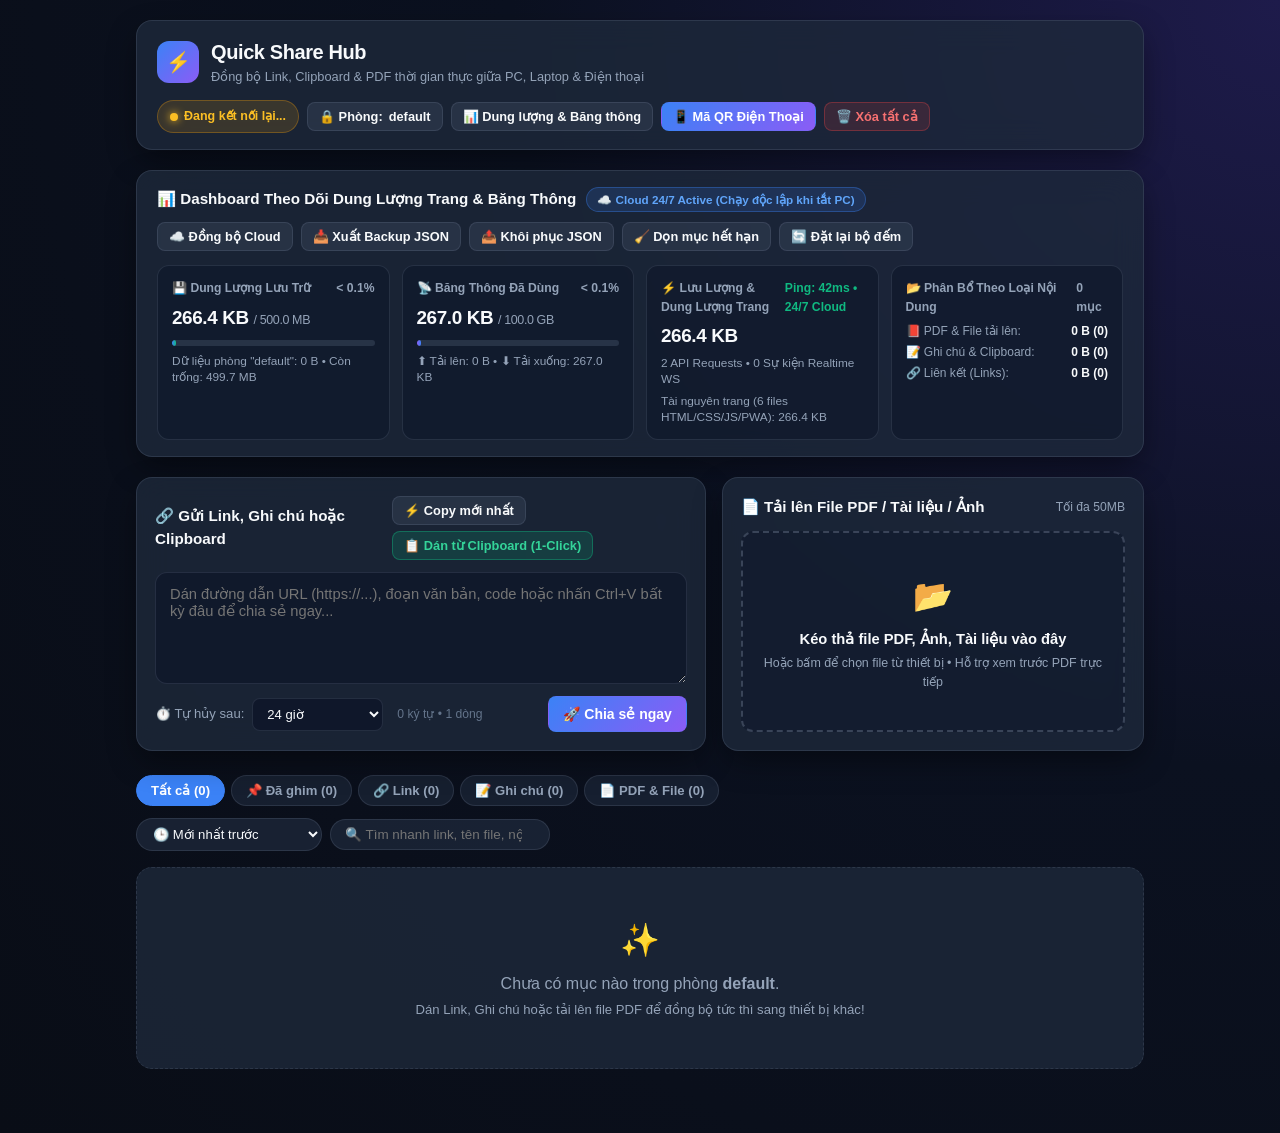
==== index.html @ 7ceb835d "Deploy Quick Share Hub 24/7 Cloud (2026-10-24T19:33:43.805Z)" ====
<!DOCTYPE html>
<html lang="vi">
<head>
  <meta charset="UTF-8" />
  <meta name="viewport" content="width=device-width, initial-scale=1.0, maximum-scale=5.0" />
  <meta name="theme-color" content="#0b1120" />
  <meta name="description" content="Quick Share Hub — Chia sẻ Link, Ghi chú, Clipboard và File PDF tức thì giữa Laptop, PC và Điện thoại." />
  <title>Quick Share Hub — Chia sẻ Link, Clipboard &amp; File PDF Đa Thiết Bị</title>
  <link rel="manifest" href="manifest.json" />
  <link rel="icon" type="image/svg+xml" href="icons/icon-192.svg" />
  <link rel="apple-touch-icon" href="icons/icon-192.svg" />
  <link rel="stylesheet" href="css/app.css" />
</head>
<body>
  <div class="app-container">
    <!-- Top Header -->
    <header class="app-header">
      <div class="brand-group">
        <div class="brand-logo" aria-hidden="true">⚡</div>
        <div class="brand-title">
          <h1>Quick Share Hub</h1>
          <div class="brand-subtitle">Đồng bộ Link, Clipboard &amp; PDF thời gian thực giữa PC, Laptop &amp; Điện thoại</div>
        </div>
      </div>

      <div class="header-controls">
        <div id="wsStatusPill" class="status-pill" title="Trạng thái kết nối thời gian thực">
          <span class="status-dot"></span>
          <span id="wsStatusText">Trực tuyến</span>
        </div>

        <button id="roomSwitchBtn" type="button" class="btn btn-sm" title="Đổi phòng làm việc">
          <span>🔒 Phòng:</span>
          <strong id="currentRoomBadge">default</strong>
        </button>

        <button id="telemetryToggleBtn" type="button" class="btn btn-sm" title="Ẩn/Hiện Dashboard theo dõi dung lượng trang &amp; băng thông">
          📊 Dung lượng &amp; Băng thông
        </button>

        <button id="roomQrBtn" type="button" class="btn btn-sm btn-primary" title="Mở mã QR để quét bằng điện thoại">
          📱 Mã QR Điện Thoại
        </button>

        <button id="clearRoomBtn" type="button" class="btn btn-sm btn-danger" title="Xóa tất cả mục trong phòng này">
          🗑️ Xóa tất cả
        </button>
      </div>
    </header>

    <!-- Storage Capacity & Bandwidth Monitoring Dashboard -->
    <section id="telemetryDashboard" class="telemetry-dashboard" aria-label="Dashboard theo dõi dung lượng trang và băng thông">
      <div class="telemetry-header">
        <div class="telemetry-title-group">
          <div class="telemetry-title">📊 Dashboard Theo Dõi Dung Lượng Trang &amp; Băng Thông</div>
          <span id="cloudPlatformBadge" class="cloud-badge-247">☁️ Cloud 24/7 Active (Chạy độc lập khi tắt PC)</span>
        </div>
        <div class="telemetry-actions">
          <button id="syncCloudNowBtn" type="button" class="btn btn-sm" title="Đồng bộ tức thì dữ liệu mới nhất từ Cloud Gist 24/7">
            ☁️ Đồng bộ Cloud
          </button>
          <button id="exportRoomBtn" type="button" class="btn btn-sm" title="Xuất toàn bộ dữ liệu phòng và báo cáo băng thông ra file JSON">
            📥 Xuất Backup JSON
          </button>
          <button id="importRoomBtn" type="button" class="btn btn-sm" title="Khôi phục các mục chia sẻ từ file Backup JSON">
            📤 Khôi phục JSON
          </button>
          <input id="importRoomInput" type="file" accept=".json,application/json" style="display: none;" />
          <button id="cleanupStorageBtn" type="button" class="btn btn-sm" title="Dọn dẹp các mục đã hết hạn để giải phóng dung lượng">
            🧹 Dọn mục hết hạn
          </button>
          <button id="resetBandwidthBtn" type="button" class="btn btn-sm" title="Đặt lại bộ đếm băng thông phiên">
            🔄 Đặt lại bộ đếm
          </button>
        </div>
      </div>

      <div class="telemetry-body">
        <div class="telemetry-grid">
          <!-- Card 1: Storage Capacity -->
          <div class="metric-card">
            <div class="metric-label">
              <span>💾 Dung Lượng Lưu Trữ</span>
              <span id="statStoragePercent">0.0%</span>
            </div>
            <div class="metric-value">
              <span id="statStorageUsed">0 B</span>
              <span style="font-size: 0.78rem; font-weight: 500; color: var(--text-secondary);">/ <span id="statStorageQuota">500 MB</span></span>
            </div>
            <div class="quota-bar-track">
              <div id="storageQuotaBar" class="quota-bar-fill" style="width: 1%;"></div>
            </div>
            <div id="statStorageBreakdown" class="metric-sub">
              Phòng này: 0 B • Còn trống: 500 MB
            </div>
          </div>

          <!-- Card 2: Total Bandwidth (Upload + Download) -->
          <div class="metric-card">
            <div class="metric-label">
              <span>📡 Băng Thông Đã Dùng</span>
              <span id="statBandwidthPercent">0.0%</span>
            </div>
            <div class="metric-value">
              <span id="statBandwidthTotal">0 B</span>
              <span style="font-size: 0.78rem; font-weight: 500; color: var(--text-secondary);">/ <span id="statBandwidthQuota">100 GB</span></span>
            </div>
            <div class="quota-bar-track">
              <div id="bandwidthQuotaBar" class="quota-bar-fill bandwidth" style="width: 1%;"></div>
            </div>
            <div id="statBandwidthSplit" class="metric-sub">
              ⬆ Tải lên: 0 B • ⬇ Tải xuống: 0 B
            </div>
          </div>

          <!-- Card 3: Network Traffic & Page Footprint -->
          <div class="metric-card">
            <div class="metric-label">
              <span>⚡ Lưu Lượng &amp; Dung Lượng Trang</span>
              <span id="statLiveSpeedBadge" style="color: var(--accent-emerald);">Trực tuyến</span>
            </div>
            <div id="statPageFootprint" class="metric-value">0 KB</div>
            <div id="statNetworkRequests" class="metric-sub">
              0 API Requests • 0 Sự kiện Realtime WS
            </div>
            <div id="statTransferBreakdown" class="metric-sub">
              Tài nguyên trang (HTML/CSS/JS): Đang đo...
            </div>
          </div>

          <!-- Card 4: Content Type Storage Breakdown -->
          <div class="metric-card">
            <div class="metric-label">
              <span>📂 Phân Bổ Theo Loại Nội Dung</span>
              <span id="statTotalItemsCount">0 mục</span>
            </div>
            <div class="type-breakdown-list">
              <div class="type-breakdown-row">
                <span>📕 PDF &amp; File tải lên:</span>
                <strong id="statTypeFileBytes">0 B (0)</strong>
              </div>
              <div class="type-breakdown-row">
                <span>📝 Ghi chú &amp; Clipboard:</span>
                <strong id="statTypeNoteBytes">0 B (0)</strong>
              </div>
              <div class="type-breakdown-row">
                <span>🔗 Liên kết (Links):</span>
                <strong id="statTypeLinkBytes">0 B (0)</strong>
              </div>
            </div>
          </div>
        </div>
      </div>
    </section>

    <!-- Composer & File Upload Grid -->
    <section class="composer-grid">
      <!-- Left: Link / Note / Clipboard Composer -->
      <div class="panel-card">
        <div class="panel-header">
          <div class="panel-title">🔗 Gửi Link, Ghi chú hoặc Clipboard</div>
          <div style="display: flex; flex-wrap: wrap; gap: 6px;">
            <button id="copyLatestBtn" type="button" class="btn btn-sm" title="Copy nhanh mục mới nhất trong phòng (Phím tắt: Alt+C)">
              ⚡ Copy mới nhất
            </button>
            <button id="pasteClipboardBtn" type="button" class="btn btn-sm btn-emerald" title="Đọc từ Clipboard và gửi ngay (1-Click Paste)">
              📋 Dán từ Clipboard (1-Click)
            </button>
          </div>
        </div>

        <textarea
          id="itemInput"
          class="composer-textarea"
          placeholder="Dán đường dẫn URL (https://...), đoạn văn bản, code hoặc nhấn Ctrl+V bất kỳ đâu để chia sẻ ngay..."
        ></textarea>

        <div class="composer-footer">
          <div class="ttl-group">
            <label for="ttlSelect">⏱️ Tự hủy sau:</label>
            <select id="ttlSelect" class="ttl-select">
              <option value="24h" selected>24 giờ</option>
              <option value="1h">1 giờ</option>
              <option value="7d">7 ngày</option>
              <option value="never">Không giới hạn</option>
            </select>
            <span id="composerCharCount" class="composer-char-count" aria-live="polite">0 ký tự • 1 dòng</span>
          </div>

          <button id="sendItemBtn" type="button" class="btn btn-primary">
            🚀 Chia sẻ ngay
          </button>
        </div>
      </div>

      <!-- Right: PDF / Document / Image Upload -->
      <div class="panel-card">
        <div class="panel-header">
          <div class="panel-title">📄 Tải lên File PDF / Tài liệu / Ảnh</div>
          <span style="font-size: 0.76rem; color: var(--text-secondary);">Tối đa 50MB</span>
        </div>

        <div id="dropzone" class="dropzone" role="button" tabindex="0" aria-label="Kéo thả hoặc chọn file để tải lên">
          <div class="dropzone-icon">📂</div>
          <div class="dropzone-title">Kéo thả file PDF, Ảnh, Tài liệu vào đây</div>
          <div class="dropzone-hint">Hoặc bấm để chọn file từ thiết bị • Hỗ trợ xem trước PDF trực tiếp</div>
          <input id="fileInput" type="file" style="display: none;" multiple />
        </div>

        <div id="uploadProgress" class="upload-progress">
          <div id="uploadProgressBar" class="upload-progress-bar"></div>
        </div>
      </div>
    </section>

    <!-- Filter & Search Bar -->
    <section class="feed-toolbar">
      <div id="filterTabsBar" class="filter-tabs" role="tablist">
        <button type="button" class="filter-tab active" data-filter="all">Tất cả (<span id="countAll">0</span>)</button>
        <button type="button" class="filter-tab" data-filter="pinned">📌 Đã ghim (<span id="countPinned">0</span>)</button>
        <button type="button" class="filter-tab" data-filter="link">🔗 Link (<span id="countLink">0</span>)</button>
        <button type="button" class="filter-tab" data-filter="note">📝 Ghi chú (<span id="countNote">0</span>)</button>
        <button type="button" class="filter-tab" data-filter="file">📄 PDF &amp; File (<span id="countFile">0</span>)</button>
      </div>

      <div class="feed-controls">
        <select id="sortOrderSelect" class="sort-select" aria-label="Sắp xếp danh sách mục" title="Sắp xếp danh sách mục trong phòng">
          <option value="newest" selected>🕒 Mới nhất trước</option>
          <option value="oldest">⏳ Cũ nhất trước</option>
          <option value="expiring">⚡ Sắp hết hạn trước</option>
          <option value="size_desc">📦 Dung lượng lớn nhất</option>
          <option value="title_asc">🔤 Tên A → Z</option>
        </select>

        <input
          id="searchInput"
          type="search"
          class="search-input"
          placeholder="🔍 Tìm nhanh link, tên file, nội dung... ( / hoặc Ctrl+K )"
          title="Nhấn / hoặc Ctrl+K để tìm kiếm nhanh"
        />
      </div>
    </section>

    <!-- Shared Items Feed -->
    <main id="itemsContainer" class="items-list" aria-live="polite">
      <div class="empty-state">Đang tải dữ liệu...</div>
    </main>
  </div>

  <!-- QR Code Modal -->
  <div id="qrModal" class="modal-backdrop" role="dialog" aria-modal="true" aria-labelledby="qrModalTitle">
    <div class="modal-box">
      <div class="modal-header">
        <h3 id="qrModalTitle">📱 Quét mã QR để mở trên Điện thoại</h3>
        <button id="closeQrModalBtn" type="button" class="btn btn-sm">✕ Đóng</button>
      </div>
      <div class="qr-display-box">
        <img id="qrImage" src="[data-uri]" alt="QR Code" />
      </div>
      <div id="qrCaption" class="qr-caption"></div>
      <div style="display: flex; justify-content: center; flex-wrap: wrap; gap: 8px;">
        <button id="copyQrTextBtn" type="button" class="btn btn-primary btn-sm">📋 Copy nội dung / Link</button>
        <button id="downloadQrImgBtn" type="button" class="btn btn-emerald btn-sm">💾 Tải ảnh QR</button>
      </div>
    </div>
  </div>

  <!-- In-App File & PDF Preview Modal -->
  <div id="pdfModal" class="modal-backdrop" role="dialog" aria-modal="true" aria-labelledby="pdfModalTitle">
    <div class="modal-box modal-xl">
      <div class="modal-header">
        <h3 id="pdfModalTitle">📄 Xem trước PDF</h3>
        <div style="display: flex; flex-wrap: wrap; gap: 8px;">
          <button id="copyModalImageBtn" type="button" class="btn btn-sm btn-emerald" style="display: none;">🖼️ Copy Ảnh</button>
          <button id="copyModalTextBtn" type="button" class="btn btn-sm btn-emerald" style="display: none;">📋 Copy nội dung</button>
          <a id="pdfModalOpenTab" href="#" target="_blank" rel="noopener" class="btn btn-sm">↗ Mở tab mới</a>
          <a id="pdfModalDownload" href="#" download class="btn btn-sm btn-primary">⬇ Tải xuống PDF</a>
          <button id="closePdfModalBtn" type="button" class="btn btn-sm">✕ Đóng</button>
        </div>
      </div>
      <div id="pdfMobileFallbackBar" class="pdf-mobile-fallback">
        <span>📱 Nếu trình duyệt di động không hiển thị PDF trực tiếp:</span>
        <a id="pdfFallbackOpenLink" href="#" target="_blank" rel="noopener" class="note-inline-link">Mở PDF toàn màn hình</a>
        <span>•</span>
        <a id="pdfFallbackDownloadLink" href="#" download class="note-inline-link">Tải xuống máy</a>
      </div>
      <iframe id="pdfViewerFrame" class="pdf-viewer-frame" title="PDF Preview"></iframe>
      <div id="imagePreviewContainer" class="modal-image-container" style="display: none;">
        <img id="modalImagePreview" src="[data-uri]" alt="Xem trước ảnh" class="modal-image-preview" />
      </div>
      <div id="textPreviewContainer" class="modal-text-container" style="display: none;">
        <pre id="modalTextPreview" class="modal-text-preview"></pre>
      </div>
    </div>
  </div>

  <!-- Edit Item Modal -->
  <div id="editModal" class="modal-backdrop" role="dialog" aria-modal="true" aria-labelledby="editModalTitle">
    <div class="modal-box">
      <div class="modal-header">
        <h3 id="editModalTitle">✏️ Chỉnh sửa nội dung</h3>
        <button id="closeEditModalBtn" type="button" class="btn btn-sm">✕</button>
      </div>
      <textarea
        id="editItemTextarea"
        class="composer-textarea"
        style="min-height: 140px;"
        placeholder="Nhập nội dung mới..."
      ></textarea>
      <div class="ttl-group" style="justify-content: space-between;">
        <label for="editItemTtlSelect">⏱️ Gia hạn tự hủy:</label>
        <select id="editItemTtlSelect" class="ttl-select">
          <option value="keep" selected>Giữ nguyên thời hạn</option>
          <option value="1h">Đặt lại: 1 giờ</option>
          <option value="24h">Đặt lại: 24 giờ</option>
          <option value="7d">Đặt lại: 7 ngày</option>
          <option value="never">Không giới hạn (Vĩnh viễn)</option>
        </select>
      </div>
      <div style="display: flex; justify-content: flex-end; gap: 8px;">
        <button id="cancelEditItemBtn" type="button" class="btn btn-sm">Hủy</button>
        <button id="saveEditItemBtn" type="button" class="btn btn-sm btn-primary">💾 Lưu thay đổi</button>
      </div>
    </div>
  </div>

  <!-- Room Switcher Modal -->
  <div id="roomModal" class="modal-backdrop" role="dialog" aria-modal="true" aria-labelledby="roomModalTitle">
    <div class="modal-box">
      <div class="modal-header">
        <h3 id="roomModalTitle">🔒 Đổi phòng chia sẻ (Workspace Room)</h3>
        <button id="closeRoomModalBtn" type="button" class="btn btn-sm">✕</button>
      </div>
      <p style="font-size: 0.85rem; color: var(--text-secondary);">
        Nhập tên phòng bất kỳ để tạo không gian riêng giữa các thiết bị của bạn (ví dụ: <code>huy-pc</code>, <code>cong-viec</code>).
      </p>
      <input
        id="roomNameInput"
        type="text"
        class="search-input"
        style="border-radius: 8px; width: 100%;"
        placeholder="Nhập tên phòng (mặc định: default)"
      />
      <div id="recentRoomsList" class="recent-rooms-list" aria-label="Phòng truy cập gần đây"></div>
      <div style="display: flex; justify-content: flex-end; gap: 8px;">
        <button id="resetDefaultRoomBtn" type="button" class="btn btn-sm">Về phòng mặc định</button>
        <button id="confirmRoomBtn" type="button" class="btn btn-sm btn-primary">Chuyển phòng</button>
      </div>
    </div>
  </div>

  <!-- Toast Notification Container -->
  <div id="toastContainer" class="toast-container"></div>

  <script src="js/qrcode.min.js"></script>
  <script src="js/cloud-adapter.js"></script>
  <script src="js/app.js"></script>
</body>
</html>
---- css/app.css ----
/* public/css/app.css */
:root {
  --bg-primary: #0b1120;
  --bg-secondary: #111827;
  --bg-card: rgba(30, 41, 59, 0.78);
  --bg-card-hover: rgba(30, 41, 59, 0.95);
  --border-color: rgba(148, 163, 184, 0.16);
  --border-highlight: rgba(59, 130, 246, 0.5);
  --text-primary: #f8fafc;
  --text-secondary: #94a3b8;
  --text-muted: #64748b;
  --accent-blue: #3b82f6;
  --accent-blue-hover: #2563eb;
  --accent-purple: #8b5cf6;
  --accent-emerald: #10b981;
  --accent-amber: #f59e0b;
  --accent-danger: #ef4444;
  --radius-lg: 16px;
  --radius-md: 12px;
  --radius-sm: 8px;
  --shadow-lg: 0 12px 32px -4px rgba(0, 0, 0, 0.45);
}

* {
  box-sizing: border-box;
  margin: 0;
  padding: 0;
}

body {
  font-family: -apple-system, BlinkMacSystemFont, 'Segoe UI', Roboto, Inter, Helvetica, Arial, sans-serif;
  background: radial-gradient(circle at top right, #1e1b4b 0%, #0b1120 45%, #090d16 100%);
  color: var(--text-primary);
  min-height: 100vh;
  line-height: 1.5;
  -webkit-font-smoothing: antialiased;
}

.app-container {
  max-width: 1040px;
  margin: 0 auto;
  padding: 20px 16px 64px;
}

/* Header */
.app-header {
  display: flex;
  flex-wrap: wrap;
  align-items: center;
  justify-content: space-between;
  gap: 14px;
  padding: 16px 20px;
  background: var(--bg-card);
  backdrop-filter: blur(16px);
  border: 1px solid var(--border-color);
  border-radius: var(--radius-lg);
  box-shadow: var(--shadow-lg);
  margin-bottom: 20px;
}

.brand-group {
  display: flex;
  align-items: center;
  gap: 12px;
}

.brand-logo {
  width: 42px;
  height: 42px;
  border-radius: 12px;
  background: linear-gradient(135deg, var(--accent-blue), var(--accent-purple));
  display: flex;
  align-items: center;
  justify-content: center;
  font-size: 20px;
  font-weight: 700;
  color: #fff;
  flex-shrink: 0;
}

.brand-title h1 {
  font-size: 1.25rem;
  font-weight: 700;
  letter-spacing: -0.02em;
}

.brand-subtitle {
  font-size: 0.8rem;
  color: var(--text-secondary);
}

.header-controls {
  display: flex;
  flex-wrap: wrap;
  align-items: center;
  gap: 8px;
}

.status-pill {
  display: inline-flex;
  align-items: center;
  gap: 6px;
  padding: 6px 12px;
  border-radius: 999px;
  font-size: 0.78rem;
  font-weight: 600;
  background: rgba(16, 185, 129, 0.14);
  color: #34d399;
  border: 1px solid rgba(16, 185, 129, 0.3);
}

.status-pill.offline {
  background: rgba(245, 158, 11, 0.15);
  color: #fbbf24;
  border-color: rgba(245, 158, 11, 0.3);
}

.status-dot {
  width: 8px;
  height: 8px;
  border-radius: 50%;
  background: currentColor;
  box-shadow: 0 0 8px currentColor;
}

/* Buttons */
.btn {
  display: inline-flex;
  align-items: center;
  justify-content: center;
  gap: 6px;
  padding: 9px 14px;
  border-radius: var(--radius-sm);
  font-size: 0.875rem;
  font-weight: 600;
  border: 1px solid var(--border-color);
  background: rgba(51, 65, 85, 0.55);
  color: var(--text-primary);
  cursor: pointer;
  transition: all 0.15s ease;
  text-decoration: none;
  white-space: nowrap;
}

.btn:hover {
  background: rgba(71, 85, 105, 0.8);
  border-color: rgba(148, 163, 184, 0.35);
  transform: translateY(-1px);
}

.btn:active {
  transform: translateY(0);
}

.btn-primary {
  background: linear-gradient(135deg, var(--accent-blue), var(--accent-purple));
  border-color: transparent;
  color: #fff;
}

.btn-primary:hover {
  opacity: 0.94;
  box-shadow: 0 4px 16px rgba(59, 130, 246, 0.4);
}

.btn-emerald {
  background: rgba(16, 185, 129, 0.18);
  border-color: rgba(16, 185, 129, 0.4);
  color: #34d399;
}

.btn-emerald:hover {
  background: rgba(16, 185, 129, 0.28);
}

.btn-danger {
  background: rgba(239, 68, 68, 0.14);
  border-color: rgba(239, 68, 68, 0.32);
  color: #f87171;
}

.btn-danger:hover {
  background: rgba(239, 68, 68, 0.25);
}

.btn-sm {
  padding: 6px 11px;
  font-size: 0.8rem;
}

/* Composer Grid */
.composer-grid {
  display: grid;
  grid-template-columns: 1.35fr 1fr;
  gap: 16px;
  margin-bottom: 24px;
}

@media (max-width: 768px) {
  .composer-grid {
    grid-template-columns: 1fr;
  }
}

.panel-card {
  background: var(--bg-card);
  backdrop-filter: blur(16px);
  border: 1px solid var(--border-color);
  border-radius: var(--radius-lg);
  padding: 18px;
  box-shadow: var(--shadow-lg);
  display: flex;
  flex-direction: column;
  gap: 12px;
}

.panel-header {
  display: flex;
  align-items: center;
  justify-content: space-between;
  gap: 8px;
}

.panel-title {
  font-size: 0.95rem;
  font-weight: 600;
  color: var(--text-primary);
  display: flex;
  align-items: center;
  gap: 8px;
}

.composer-textarea {
  width: 100%;
  min-height: 112px;
  background: rgba(15, 23, 42, 0.75);
  border: 1px solid var(--border-color);
  border-radius: var(--radius-md);
  padding: 12px 14px;
  color: var(--text-primary);
  font-family: inherit;
  font-size: 0.92rem;
  resize: vertical;
  outline: none;
  transition: border-color 0.15s;
}

.composer-textarea:focus {
  border-color: var(--accent-blue);
}

.composer-footer {
  display: flex;
  flex-wrap: wrap;
  align-items: center;
  justify-content: space-between;
  gap: 10px;
}

.ttl-group {
  display: flex;
  align-items: center;
  gap: 8px;
  font-size: 0.82rem;
  color: var(--text-secondary);
}

.ttl-select {
  background: rgba(15, 23, 42, 0.85);
  color: var(--text-primary);
  border: 1px solid var(--border-color);
  border-radius: var(--radius-sm);
  padding: 7px 10px;
  font-size: 0.82rem;
  outline: none;
}

/* Drag & Drop Upload Zone */
.dropzone {
  flex: 1;
  min-height: 150px;
  border: 2px dashed rgba(148, 163, 184, 0.3);
  border-radius: var(--radius-md);
  background: rgba(15, 23, 42, 0.5);
  display: flex;
  flex-direction: column;
  align-items: center;
  justify-content: center;
  text-align: center;
  padding: 20px;
  cursor: pointer;
  transition: all 0.2s ease;
}

.dropzone:hover,
.dropzone.drag-active {
  border-color: var(--accent-blue);
  background: rgba(59, 130, 246, 0.1);
}

.dropzone-icon {
  font-size: 2rem;
  margin-bottom: 8px;
}

.dropzone-title {
  font-weight: 600;
  font-size: 0.92rem;
  margin-bottom: 4px;
}

.dropzone-hint {
  font-size: 0.78rem;
  color: var(--text-secondary);
}

.upload-progress {
  height: 6px;
  width: 100%;
  background: rgba(15, 23, 42, 0.8);
  border-radius: 999px;
  overflow: hidden;
  display: none;
}

.upload-progress.active {
  display: block;
}

.upload-progress-bar {
  height: 100%;
  background: linear-gradient(90deg, var(--accent-blue), var(--accent-emerald));
  width: 0%;
  transition: width 0.2s ease;
}

/* Filter Toolbar */
.feed-toolbar {
  display: flex;
  flex-wrap: wrap;
  align-items: center;
  justify-content: space-between;
  gap: 12px;
  margin-bottom: 16px;
}

.filter-tabs {
  display: flex;
  flex-wrap: wrap;
  gap: 6px;
}

.filter-tab {
  padding: 7px 14px;
  border-radius: 999px;
  font-size: 0.82rem;
  font-weight: 600;
  background: rgba(30, 41, 59, 0.65);
  border: 1px solid var(--border-color);
  color: var(--text-secondary);
  cursor: pointer;
  transition: all 0.15s;
}

.filter-tab.active {
  background: var(--accent-blue);
  border-color: var(--accent-blue);
  color: #fff;
}

.search-input {
  background: rgba(30, 41, 59, 0.75);
  border: 1px solid var(--border-color);
  border-radius: 999px;
  padding: 7px 14px;
  color: var(--text-primary);
  font-size: 0.84rem;
  min-width: 220px;
  outline: none;
}

.search-input:focus {
  border-color: var(--accent-blue);
}

/* Items Feed */
.items-list {
  display: flex;
  flex-direction: column;
  gap: 12px;
}

.item-card {
  background: var(--bg-card);
  border: 1px solid var(--border-color);
  border-radius: var(--radius-md);
  padding: 16px 18px;
  transition: border-color 0.15s, background 0.15s;
  display: flex;
  flex-direction: column;
  gap: 10px;
}

.item-card:hover {
  border-color: rgba(148, 163, 184, 0.32);
  background: var(--bg-card-hover);
}

.item-top {
  display: flex;
  flex-wrap: wrap;
  align-items: center;
  justify-content: space-between;
  gap: 8px;
}

.item-meta {
  display: flex;
  flex-wrap: wrap;
  align-items: center;
  gap: 8px;
}

.type-badge {
  display: inline-flex;
  align-items: center;
  gap: 4px;
  padding: 3px 9px;
  border-radius: 6px;
  font-size: 0.73rem;
  font-weight: 700;
  text-transform: uppercase;
  letter-spacing: 0.03em;
}

.type-badge.link {
  background: rgba(59, 130, 246, 0.2);
  color: #60a5fa;
}

.type-badge.note {
  background: rgba(139, 92, 246, 0.2);
  color: #c084fc;
}

.type-badge.pdf {
  background: rgba(239, 68, 68, 0.2);
  color: #f87171;
}

.type-badge.file {
  background: rgba(16, 185, 129, 0.2);
  color: #34d399;
}

.time-badge,
.ttl-badge {
  font-size: 0.76rem;
  color: var(--text-secondary);
  display: inline-flex;
  align-items: center;
  gap: 4px;
}

.ttl-badge {
  background: rgba(245, 158, 11, 0.14);
  color: #fbbf24;
  padding: 2px 8px;
  border-radius: 6px;
}

.item-body {
  word-break: break-word;
}

.item-link {
  color: #60a5fa;
  font-weight: 600;
  font-size: 0.98rem;
  text-decoration: none;
  word-break: break-all;
}

.item-link:hover {
  text-decoration: underline;
}

.item-note-pre {
  background: rgba(15, 23, 42, 0.72);
  border: 1px solid rgba(148, 163, 184, 0.14);
  border-radius: var(--radius-sm);
  padding: 11px 14px;
  font-family: 'SFMono-Regular', Consolas, 'Liberation Mono', Menlo, monospace;
  font-size: 0.86rem;
  white-space: pre-wrap;
  word-break: break-word;
  max-height: 280px;
  overflow-y: auto;
  color: #e2e8f0;
}

.item-file-row {
  display: flex;
  align-items: center;
  justify-content: space-between;
  flex-wrap: wrap;
  gap: 12px;
  background: rgba(15, 23, 42, 0.6);
  border: 1px solid rgba(148, 163, 184, 0.14);
  border-radius: var(--radius-sm);
  padding: 10px 14px;
}

.file-info-main {
  display: flex;
  align-items: center;
  gap: 10px;
}

.file-icon-box {
  font-size: 1.5rem;
}

.file-name {
  font-weight: 600;
  font-size: 0.92rem;
}

.file-size {
  font-size: 0.78rem;
  color: var(--text-secondary);
}

.item-image-preview {
  max-height: 220px;
  max-width: 100%;
  border-radius: var(--radius-sm);
  object-fit: contain;
  margin-top: 6px;
  border: 1px solid var(--border-color);
}

.item-actions {
  display: flex;
  flex-wrap: wrap;
  align-items: center;
  gap: 8px;
}

.empty-state {
  text-align: center;
  padding: 48px 20px;
  background: var(--bg-card);
  border: 1px dashed var(--border-color);
  border-radius: var(--radius-lg);
  color: var(--text-secondary);
}

/* Modals */
.modal-backdrop {
  position: fixed;
  inset: 0;
  background: rgba(3, 7, 18, 0.8);
  backdrop-filter: blur(6px);
  display: none;
  align-items: center;
  justify-content: center;
  padding: 16px;
  z-index: 1000;
}

.modal-backdrop.open {
  display: flex;
}

.modal-box {
  background: #1e293b;
  border: 1px solid rgba(148, 163, 184, 0.25);
  border-radius: var(--radius-lg);
  width: 100%;
  max-width: 440px;
  padding: 20px;
  box-shadow: var(--shadow-lg);
  display: flex;
  flex-direction: column;
  gap: 16px;
}

.modal-box.modal-xl {
  max-width: 940px;
  height: 86vh;
}

.modal-header {
  display: flex;
  align-items: center;
  justify-content: space-between;
  gap: 12px;
}

.modal-header h3 {
  font-size: 1.05rem;
  font-weight: 700;
}

.qr-display-box {
  background: #ffffff;
  padding: 16px;
  border-radius: var(--radius-md);
  display: flex;
  align-items: center;
  justify-content: center;
  margin: 0 auto;
}

.qr-display-box img {
  width: 240px;
  height: 240px;
  display: block;
}

.qr-caption {
  font-size: 0.82rem;
  color: var(--text-secondary);
  text-align: center;
  word-break: break-all;
}

.pdf-viewer-frame {
  flex: 1;
  width: 100%;
  border: 1px solid var(--border-color);
  border-radius: var(--radius-sm);
  background: #0f172a;
}

/* Toast notification */
.toast-container {
  position: fixed;
  bottom: 20px;
  right: 20px;
  z-index: 2000;
  display: flex;
  flex-direction: column;
  gap: 8px;
}

.toast {
  background: #1e293b;
  border-left: 4px solid var(--accent-blue);
  color: #f8fafc;
  padding: 10px 16px;
  border-radius: var(--radius-sm);
  box-shadow: var(--shadow-lg);
  font-size: 0.85rem;
  font-weight: 500;
}

/* Storage Capacity & Bandwidth Dashboard */
.telemetry-dashboard {
  background: var(--bg-card);
  backdrop-filter: blur(16px);
  border: 1px solid var(--border-color);
  border-radius: var(--radius-lg);
  padding: 16px 20px;
  margin-bottom: 20px;
  box-shadow: var(--shadow-lg);
  transition: all 0.2s ease;
}

.telemetry-dashboard.collapsed .telemetry-body {
  display: none;
}

.telemetry-header {
  display: flex;
  flex-wrap: wrap;
  align-items: center;
  justify-content: space-between;
  gap: 10px;
  margin-bottom: 14px;
}

.telemetry-dashboard.collapsed .telemetry-header {
  margin-bottom: 0;
}

.telemetry-title-group {
  display: flex;
  align-items: center;
  gap: 10px;
  flex-wrap: wrap;
}

.telemetry-title {
  font-size: 0.95rem;
  font-weight: 700;
  color: var(--text-primary);
  display: flex;
  align-items: center;
  gap: 8px;
}

.cloud-badge-247 {
  display: inline-flex;
  align-items: center;
  gap: 5px;
  padding: 3px 10px;
  border-radius: 999px;
  font-size: 0.73rem;
  font-weight: 600;
  background: rgba(59, 130, 246, 0.16);
  color: #60a5fa;
  border: 1px solid rgba(59, 130, 246, 0.35);
}

.telemetry-actions {
  display: flex;
  align-items: center;
  gap: 8px;
  flex-wrap: wrap;
}

.telemetry-grid {
  display: grid;
  grid-template-columns: repeat(4, 1fr);
  gap: 12px;
}

@media (max-width: 920px) {
  .telemetry-grid {
    grid-template-columns: repeat(2, 1fr);
  }
}

@media (max-width: 540px) {
  .telemetry-grid {
    grid-template-columns: 1fr;
  }
}

.metric-card {
  background: rgba(15, 23, 42, 0.65);
  border: 1px solid var(--border-color);
  border-radius: var(--radius-md);
  padding: 13px 14px;
  display: flex;
  flex-direction: column;
  gap: 6px;
}

.metric-label {
  font-size: 0.76rem;
  font-weight: 600;
  color: var(--text-secondary);
  display: flex;
  align-items: center;
  justify-content: space-between;
  gap: 6px;
}

.metric-value {
  font-size: 1.18rem;
  font-weight: 700;
  color: var(--text-primary);
  letter-spacing: -0.02em;
}

.metric-sub {
  font-size: 0.74rem;
  color: var(--text-secondary);
  line-height: 1.35;
}

.quota-bar-track {
  width: 100%;
  height: 6px;
  background: rgba(51, 65, 85, 0.65);
  border-radius: 999px;
  overflow: hidden;
  margin: 2px 0;
}

.quota-bar-fill {
  height: 100%;
  border-radius: 999px;
  background: linear-gradient(90deg, var(--accent-blue), var(--accent-emerald));
  transition: width 0.35s ease;
  min-width: 2%;
}

.quota-bar-fill.bandwidth {
  background: linear-gradient(90deg, var(--accent-purple), var(--accent-blue));
}

.type-breakdown-list {
  display: flex;
  flex-direction: column;
  gap: 3px;
  font-size: 0.75rem;
  color: var(--text-secondary);
}

.type-breakdown-row {
  display: flex;
  align-items: center;
  justify-content: space-between;
}

.type-breakdown-row strong {
  color: var(--text-primary);
  font-weight: 600;
}

.item-card.pinned {
  border-color: rgba(245, 158, 11, 0.55);
  box-shadow: 0 0 0 1px rgba(245, 158, 11, 0.25), var(--shadow-lg);
}

.pin-badge {
  display: inline-flex;
  align-items: center;
  gap: 4px;
  padding: 2px 8px;
  border-radius: 999px;
  font-size: 0.72rem;
  font-weight: 600;
  background: rgba(245, 158, 11, 0.18);
  color: #fbbf24;
  border: 1px solid rgba(245, 158, 11, 0.4);
}

.composer-char-count {
  font-size: 0.76rem;
  color: var(--text-muted);
  margin-left: 6px;
  font-variant-numeric: tabular-nums;
}

.note-inline-link {
  color: #60a5fa;
  text-decoration: underline;
  font-weight: 500;
}

.note-inline-link:hover {
  color: #93c5fd;
}

.pdf-mobile-fallback {
  display: flex;
  flex-wrap: wrap;
  align-items: center;
  gap: 8px;
  font-size: 0.78rem;
  color: var(--text-secondary);
  background: rgba(15, 23, 42, 0.75);
  border: 1px solid var(--border-color);
  border-radius: var(--radius-sm);
  padding: 7px 12px;
}

.modal-image-container {
  flex: 1;
  width: 100%;
  min-height: 0;
  display: flex;
  align-items: center;
  justify-content: center;
  background: #0f172a;
  border: 1px solid var(--border-color);
  border-radius: var(--radius-sm);
  overflow: auto;
  padding: 16px;
}

.modal-image-preview {
  max-width: 100%;
  max-height: 100%;
  object-fit: contain;
  border-radius: var(--radius-sm);
}

.modal-text-container {
  flex: 1;
  width: 100%;
  min-height: 0;
  display: flex;
  flex-direction: column;
  background: #0f172a;
  border: 1px solid var(--border-color);
  border-radius: var(--radius-sm);
  overflow: hidden;
}

.modal-text-preview {
  flex: 1;
  width: 100%;
  height: 100%;
  margin: 0;
  padding: 16px;
  overflow: auto;
  color: #f8fafc;
  font-family: 'SFMono-Regular', Consolas, 'Liberation Mono', Menlo, monospace;
  font-size: 0.86rem;
  line-height: 1.55;
  white-space: pre-wrap;
  word-break: break-word;
}

.recent-rooms-list {
  display: flex;
  flex-wrap: wrap;
  gap: 6px;
  align-items: center;
}

.recent-room-chip {
  background: rgba(15, 23, 42, 0.75);
  border: 1px solid var(--border-color);
  color: var(--text-secondary);
  border-radius: 999px;
  padding: 4px 11px;
  font-size: 0.78rem;
  font-weight: 600;
  cursor: pointer;
  transition: all 0.15s ease;
}

.recent-room-chip:hover {
  border-color: var(--accent-blue);
  color: var(--text-primary);
}

.recent-room-chip.active {
  background: rgba(59, 130, 246, 0.2);
  border-color: var(--accent-blue);
  color: #60a5fa;
}

.btn-danger.confirm-armed {
  background: rgba(245, 158, 11, 0.25);
  border-color: rgba(245, 158, 11, 0.65);
  color: #fbbf24;
  box-shadow: 0 0 0 2px rgba(245, 158, 11, 0.25);
}

.dropzone.drag-active {
  box-shadow: 0 0 0 3px rgba(59, 130, 246, 0.25);
  transform: scale(1.01);
}

.note-code-block {
  margin: 8px 0;
  border: 1px solid rgba(148, 163, 184, 0.25);
  border-radius: var(--radius-sm);
  background: rgba(2, 6, 23, 0.85);
  overflow: hidden;
  white-space: normal;
}

.note-code-header {
  display: flex;
  align-items: center;
  justify-content: space-between;
  gap: 8px;
  padding: 5px 10px;
  background: rgba(30, 41, 59, 0.85);
  border-bottom: 1px solid rgba(148, 163, 184, 0.18);
  font-family: -apple-system, BlinkMacSystemFont, 'Segoe UI', Roboto, sans-serif;
  font-size: 0.75rem;
  color: var(--text-secondary);
  white-space: normal;
}

.note-code-lang {
  font-weight: 700;
  text-transform: uppercase;
  letter-spacing: 0.04em;
  color: #93c5fd;
}

.note-code-content {
  display: block;
  padding: 10px 12px;
  font-family: 'SFMono-Regular', Consolas, 'Liberation Mono', Menlo, monospace;
  font-size: 0.84rem;
  line-height: 1.5;
  color: #f8fafc;
  white-space: pre;
  overflow-x: auto;
}

.feed-controls {
  display: flex;
  flex-wrap: wrap;
  align-items: center;
  gap: 8px;
}

.sort-select {
  background: rgba(30, 41, 59, 0.75);
  border: 1px solid var(--border-color);
  border-radius: 999px;
  padding: 7px 12px;
  color: var(--text-primary);
  font-size: 0.82rem;
  font-weight: 500;
  outline: none;
  cursor: pointer;
  transition: border-color 0.15s;
}

.sort-select:focus,
.sort-select:hover {
  border-color: var(--accent-blue);
}

.item-image-preview {
  cursor: pointer;
  transition: border-color 0.15s ease, transform 0.15s ease;
}

.item-image-preview:hover {
  border-color: var(--accent-blue);
}

.item-note-pre.collapsed {
  max-height: 260px;
  overflow-y: hidden;
  position: relative;
}

.item-note-pre.expanded {
  max-height: none;
  overflow-y: visible;
}

.note-expand-btn {
  margin-top: 6px;
  font-size: 0.76rem;
  padding: 4px 10px;
  color: #93c5fd;
  border-color: rgba(59, 130, 246, 0.35);
  background: rgba(30, 41, 59, 0.75);
}
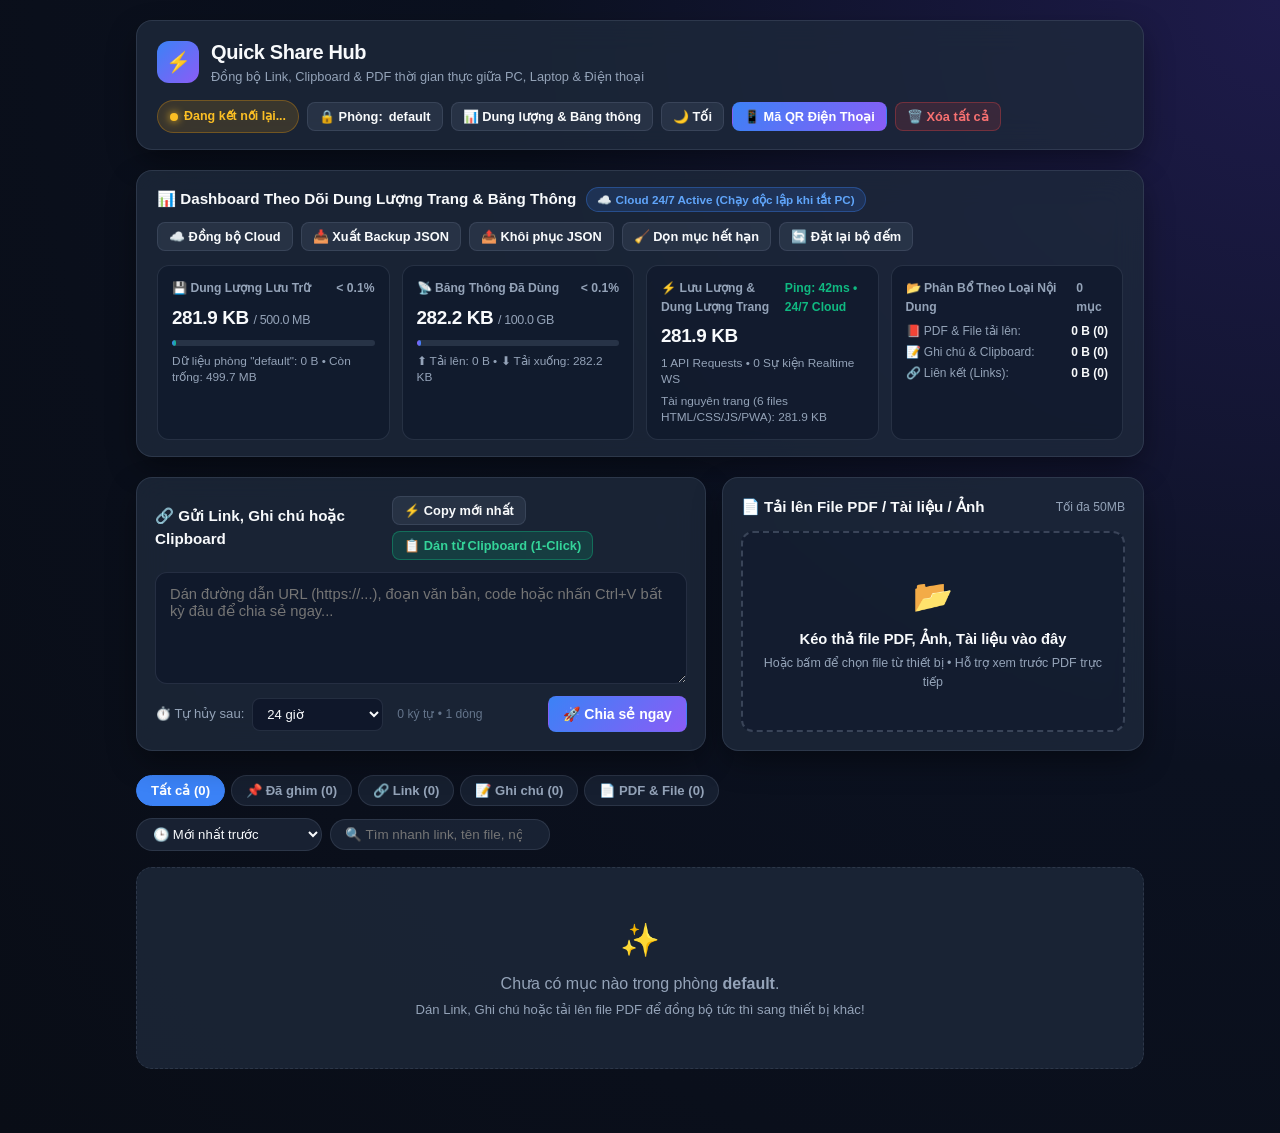
==== commit 199f6927: "Deploy Quick Share Hub 24/7 Cloud (2026-10-24T19:58:03.926Z)" ====
--- a/index.html
+++ b/index.html
@@ -38,6 +38,10 @@
           📊 Dung lượng &amp; Băng thông
         </button>
 
+        <button id="themeToggleBtn" type="button" class="btn btn-sm" title="Chuyển đổi giao diện Sáng / Tối">
+          🌙 Tối
+        </button>
+
         <button id="roomQrBtn" type="button" class="btn btn-sm btn-primary" title="Mở mã QR để quét bằng điện thoại">
           📱 Mã QR Điện Thoại
         </button>
@@ -239,6 +243,27 @@
           placeholder="🔍 Tìm nhanh link, tên file, nội dung... ( / hoặc Ctrl+K )"
           title="Nhấn / hoặc Ctrl+K để tìm kiếm nhanh"
         />
+      </div>
+    </section>
+
+    <!-- Contextual Multi-Select Batch Action Bar -->
+    <section id="batchActionBar" class="batch-action-bar" style="display: none;" aria-label="Thao tác hàng loạt">
+      <div class="batch-status">
+        <span id="batchSelectedCount" class="batch-count-badge">Đã chọn 0 mục</span>
+      </div>
+      <div class="batch-actions">
+        <button id="batchSelectAllBtn" type="button" class="btn btn-sm" title="Chọn hoặc bỏ chọn tất cả mục đang hiển thị">
+          ☑️ Chọn tất cả
+        </button>
+        <button id="batchCopySelectedBtn" type="button" class="btn btn-sm btn-emerald" title="Sao chép toàn bộ nội dung / link của các mục đã chọn">
+          📋 Copy đã chọn
+        </button>
+        <button id="batchDeleteSelectedBtn" type="button" class="btn btn-sm btn-danger" title="Xóa tất cả các mục đang chọn">
+          🗑️ Xóa đã chọn
+        </button>
+        <button id="batchClearSelectionBtn" type="button" class="btn btn-sm" title="Bỏ chọn tất cả">
+          ✕ Hủy chọn
+        </button>
       </div>
     </section>
 
--- a/css/app.css
+++ b/css/app.css
@@ -1045,3 +1045,159 @@
   background: rgba(30, 41, 59, 0.75);
 }
 
+/* Multi-Select Batch Operations Bar */
+.batch-action-bar {
+  display: none;
+  flex-wrap: wrap;
+  align-items: center;
+  justify-content: space-between;
+  gap: 10px;
+  padding: 10px 16px;
+  margin-bottom: 14px;
+  background: rgba(30, 41, 59, 0.92);
+  border: 1px solid rgba(59, 130, 246, 0.45);
+  border-radius: var(--radius-md);
+  box-shadow: 0 6px 20px rgba(37, 99, 235, 0.18);
+}
+
+.batch-action-bar.active {
+  display: flex;
+}
+
+.batch-status {
+  display: flex;
+  align-items: center;
+  gap: 8px;
+}
+
+.batch-count-badge {
+  display: inline-flex;
+  align-items: center;
+  padding: 4px 11px;
+  border-radius: 999px;
+  font-size: 0.8rem;
+  font-weight: 700;
+  background: rgba(59, 130, 246, 0.22);
+  color: #60a5fa;
+  border: 1px solid rgba(59, 130, 246, 0.4);
+}
+
+.batch-actions {
+  display: flex;
+  flex-wrap: wrap;
+  align-items: center;
+  gap: 8px;
+}
+
+.item-select-cb {
+  width: 17px;
+  height: 17px;
+  accent-color: var(--accent-blue);
+  cursor: pointer;
+  border-radius: 4px;
+  flex-shrink: 0;
+}
+
+.item-card.selected {
+  border-color: rgba(59, 130, 246, 0.65);
+  box-shadow: 0 0 0 1px rgba(59, 130, 246, 0.3), var(--shadow-lg);
+}
+
+/* Light Mode Theme Overrides ([data-theme="light"]) */
+:root[data-theme="light"],
+[data-theme="light"] {
+  --bg-primary: #f8fafc;
+  --bg-secondary: #f1f5f9;
+  --bg-card: rgba(255, 255, 255, 0.92);
+  --bg-card-hover: #ffffff;
+  --border-color: rgba(15, 23, 42, 0.14);
+  --border-highlight: rgba(37, 99, 235, 0.45);
+  --text-primary: #0f172a;
+  --text-secondary: #475569;
+  --text-muted: #64748b;
+  --accent-blue: #2563eb;
+  --accent-blue-hover: #1d4ed8;
+  --shadow-lg: 0 10px 28px -4px rgba(15, 23, 42, 0.08);
+}
+
+[data-theme="light"] body {
+  background: radial-gradient(circle at top right, #dbeafe 0%, #f8fafc 45%, #f1f5f9 100%);
+  color: var(--text-primary);
+}
+
+[data-theme="light"] .btn {
+  background: #f1f5f9;
+  color: #0f172a;
+  border-color: rgba(15, 23, 42, 0.16);
+}
+
+[data-theme="light"] .btn:hover {
+  background: #e2e8f0;
+  border-color: rgba(15, 23, 42, 0.28);
+}
+
+[data-theme="light"] .btn-primary {
+  background: linear-gradient(135deg, var(--accent-blue), var(--accent-purple));
+  color: #ffffff;
+  border-color: transparent;
+}
+
+[data-theme="light"] .btn-emerald {
+  background: rgba(16, 185, 129, 0.14);
+  border-color: rgba(16, 185, 129, 0.4);
+  color: #047857;
+}
+
+[data-theme="light"] .btn-danger {
+  background: rgba(239, 68, 68, 0.12);
+  border-color: rgba(239, 68, 68, 0.35);
+  color: #dc2626;
+}
+
+[data-theme="light"] .composer-textarea,
+[data-theme="light"] .ttl-select,
+[data-theme="light"] .search-input,
+[data-theme="light"] .sort-select,
+[data-theme="light"] .filter-tab:not(.active),
+[data-theme="light"] .metric-card,
+[data-theme="light"] .item-file-row,
+[data-theme="light"] .pdf-mobile-fallback,
+[data-theme="light"] .recent-room-chip:not(.active) {
+  background: #f8fafc;
+  color: var(--text-primary);
+  border-color: rgba(15, 23, 42, 0.15);
+}
+
+[data-theme="light"] .dropzone {
+  background: rgba(241, 245, 249, 0.75);
+  border-color: rgba(15, 23, 42, 0.24);
+}
+
+[data-theme="light"] .item-note-pre {
+  background: #f1f5f9;
+  color: #0f172a;
+  border-color: rgba(15, 23, 42, 0.12);
+}
+
+[data-theme="light"] .modal-box {
+  background: #ffffff;
+  color: #0f172a;
+  border-color: rgba(15, 23, 42, 0.18);
+}
+
+[data-theme="light"] .batch-action-bar {
+  background: #eff6ff;
+  border-color: rgba(37, 99, 235, 0.35);
+}
+
+[data-theme="light"] .batch-count-badge {
+  background: rgba(37, 99, 235, 0.14);
+  color: #1d4ed8;
+}
+
+[data-theme="light"] .item-link,
+[data-theme="light"] .note-inline-link {
+  color: #2563eb;
+}
+
+
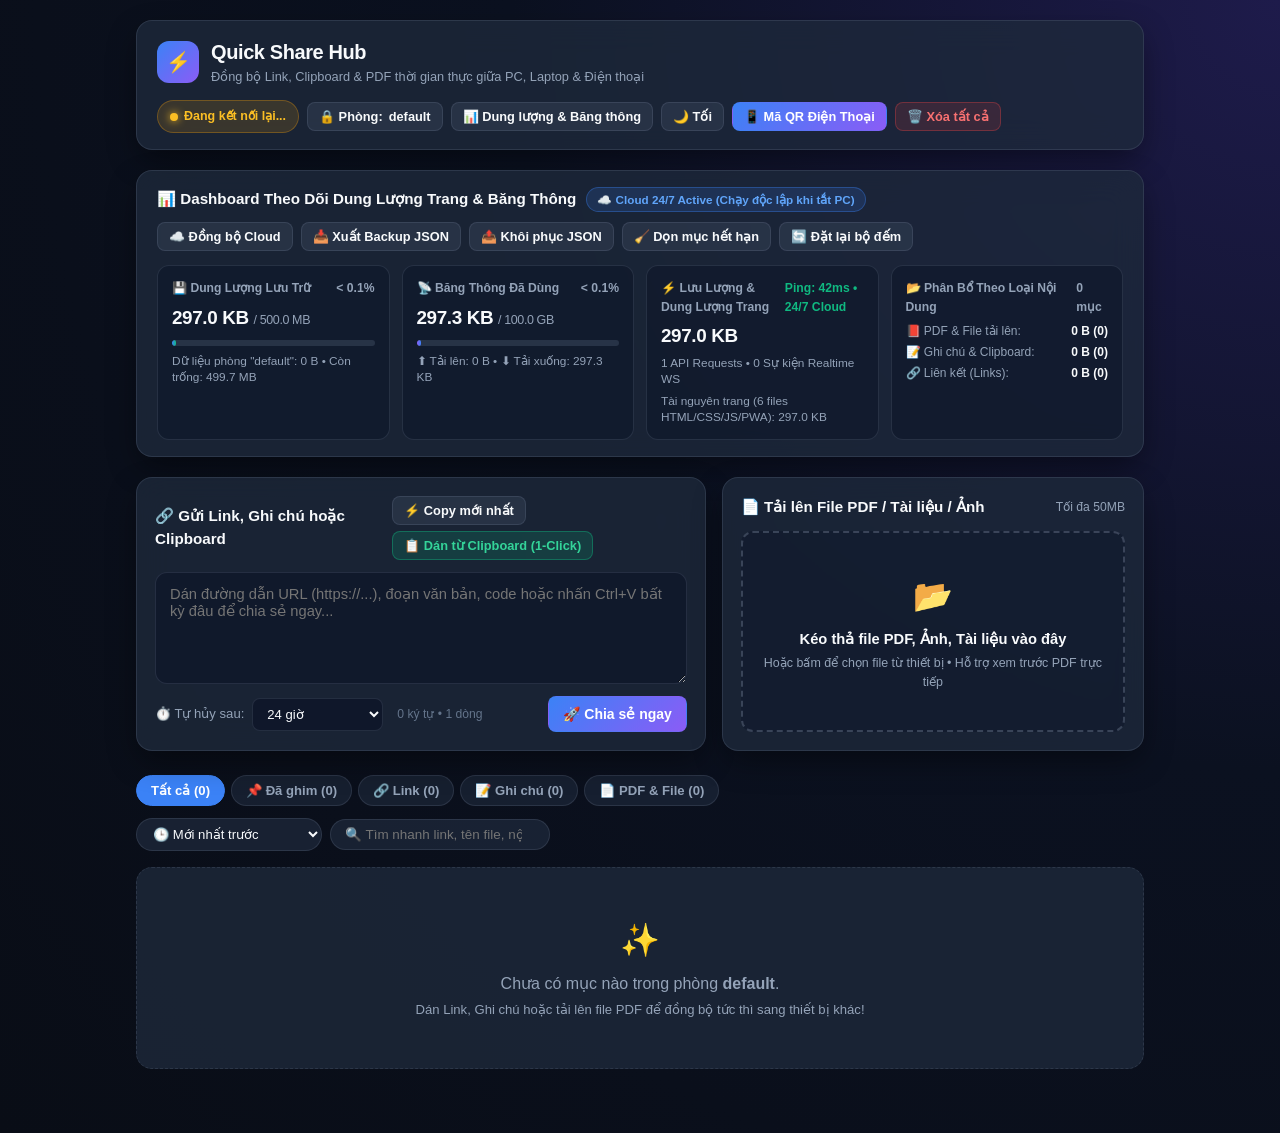
==== commit 273b1d36: "Deploy Quick Share Hub 24/7 Cloud (2026-10-24T20:38:35.797Z)" ====
--- a/index.html
+++ b/index.html
@@ -258,6 +258,9 @@
         <button id="batchCopySelectedBtn" type="button" class="btn btn-sm btn-emerald" title="Sao chép toàn bộ nội dung / link của các mục đã chọn">
           📋 Copy đã chọn
         </button>
+        <button id="batchExportSelectedBtn" type="button" class="btn btn-sm" title="Xuất các mục đang chọn ra file Backup JSON">
+          📥 Xuất đã chọn
+        </button>
         <button id="batchDeleteSelectedBtn" type="button" class="btn btn-sm btn-danger" title="Xóa tất cả các mục đang chọn">
           🗑️ Xóa đã chọn
         </button>
@@ -368,7 +371,8 @@
         placeholder="Nhập tên phòng (mặc định: default)"
       />
       <div id="recentRoomsList" class="recent-rooms-list" aria-label="Phòng truy cập gần đây"></div>
-      <div style="display: flex; justify-content: flex-end; gap: 8px;">
+      <div style="display: flex; justify-content: flex-end; flex-wrap: wrap; gap: 8px;">
+        <button id="copyRoomLinkBtn" type="button" class="btn btn-sm btn-emerald" title="Sao chép đường dẫn phòng để mời thiết bị khác vào phòng này">🔗 Copy Link Phòng</button>
         <button id="resetDefaultRoomBtn" type="button" class="btn btn-sm">Về phòng mặc định</button>
         <button id="confirmRoomBtn" type="button" class="btn btn-sm btn-primary">Chuyển phòng</button>
       </div>
--- a/css/app.css
+++ b/css/app.css
@@ -1179,12 +1179,96 @@
   border-color: rgba(15, 23, 42, 0.12);
 }
 
+[data-theme="light"] .note-code-block {
+  background: #ffffff;
+  border-color: rgba(15, 23, 42, 0.16);
+}
+
+[data-theme="light"] .note-code-header {
+  background: #e2e8f0;
+  border-bottom-color: rgba(15, 23, 42, 0.14);
+  color: #334155;
+}
+
+[data-theme="light"] .note-code-lang {
+  color: #1d4ed8;
+}
+
+[data-theme="light"] .note-code-content {
+  color: #0f172a;
+  background: #ffffff;
+}
+
+[data-theme="light"] .note-expand-btn {
+  color: #1d4ed8;
+  border-color: rgba(37, 99, 235, 0.35);
+  background: #eff6ff;
+}
+
 [data-theme="light"] .modal-box {
   background: #ffffff;
   color: #0f172a;
   border-color: rgba(15, 23, 42, 0.18);
 }
 
+[data-theme="light"] .modal-text-container,
+[data-theme="light"] .modal-image-container,
+[data-theme="light"] .pdf-viewer-frame {
+  background: #f8fafc;
+  border-color: rgba(15, 23, 42, 0.15);
+}
+
+[data-theme="light"] .modal-text-preview {
+  color: #0f172a;
+}
+
+[data-theme="light"] .toast {
+  background: #0f172a;
+  color: #ffffff;
+}
+
+[data-theme="light"] .status-pill {
+  background: rgba(16, 185, 129, 0.14);
+  color: #047857;
+  border-color: rgba(16, 185, 129, 0.35);
+}
+
+[data-theme="light"] .status-pill.offline,
+[data-theme="light"] .ttl-badge,
+[data-theme="light"] .pin-badge {
+  background: rgba(245, 158, 11, 0.16);
+  color: #b45309;
+  border-color: rgba(245, 158, 11, 0.4);
+}
+
+[data-theme="light"] .type-badge.link,
+[data-theme="light"] .cloud-badge-247,
+[data-theme="light"] .recent-room-chip.active {
+  background: rgba(37, 99, 235, 0.14);
+  color: #1d4ed8;
+  border-color: rgba(37, 99, 235, 0.35);
+}
+
+[data-theme="light"] .type-badge.note {
+  background: rgba(139, 92, 246, 0.14);
+  color: #6d28d9;
+}
+
+[data-theme="light"] .type-badge.pdf {
+  background: rgba(239, 68, 68, 0.14);
+  color: #b91c1c;
+}
+
+[data-theme="light"] .type-badge.file {
+  background: rgba(16, 185, 129, 0.14);
+  color: #047857;
+}
+
+[data-theme="light"] .quota-bar-track,
+[data-theme="light"] .upload-progress {
+  background: #cbd5e1;
+}
+
 [data-theme="light"] .batch-action-bar {
   background: #eff6ff;
   border-color: rgba(37, 99, 235, 0.35);
@@ -1200,4 +1284,48 @@
   color: #2563eb;
 }
 
-
+/* Inline Code Spans & Interactive Syncing Checklists inside Notes */
+.note-inline-code {
+  display: inline;
+  padding: 1px 6px;
+  margin: 0 1px;
+  border-radius: 5px;
+  font-family: 'SFMono-Regular', Consolas, 'Liberation Mono', Menlo, monospace;
+  font-size: 0.82em;
+  background: rgba(59, 130, 246, 0.18);
+  color: #93c5fd;
+  border: 1px solid rgba(59, 130, 246, 0.32);
+}
+
+.note-task-row {
+  display: inline-flex;
+  align-items: center;
+  gap: 8px;
+  cursor: pointer;
+  padding: 1px 0;
+}
+
+.note-task-cb {
+  width: 15px;
+  height: 15px;
+  accent-color: var(--accent-emerald);
+  cursor: pointer;
+  flex-shrink: 0;
+}
+
+.note-task-text.note-task-done {
+  text-decoration: line-through;
+  color: var(--text-muted);
+  opacity: 0.82;
+}
+
+[data-theme="light"] .note-inline-code {
+  background: rgba(37, 99, 235, 0.1);
+  color: #1d4ed8;
+  border-color: rgba(37, 99, 235, 0.25);
+}
+
+[data-theme="light"] .note-task-text.note-task-done {
+  color: #64748b;
+}
+
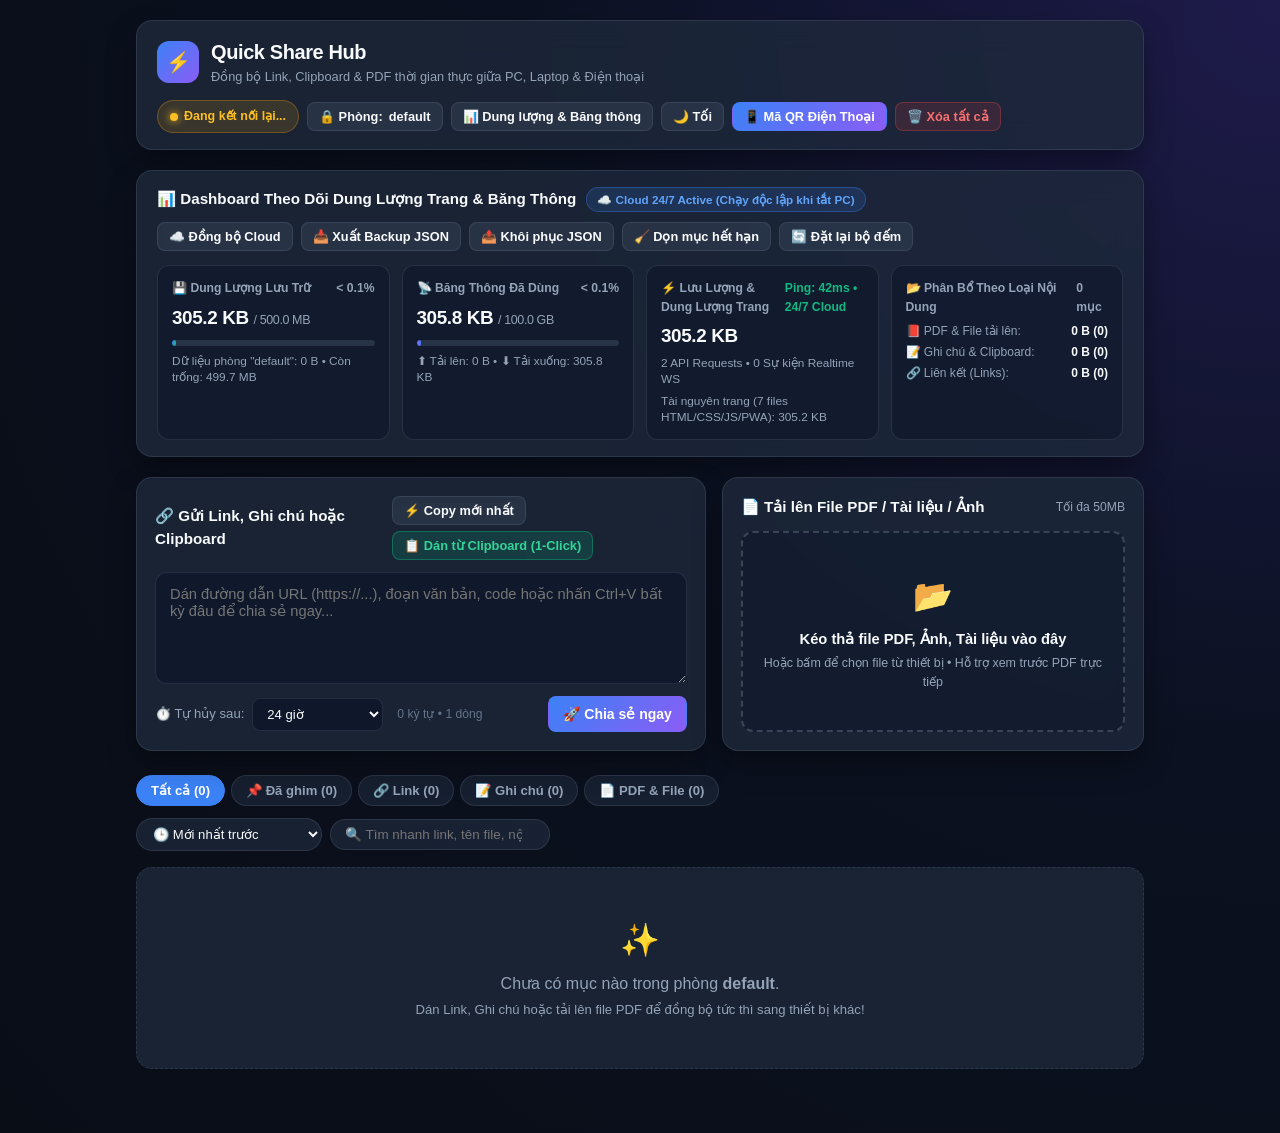
==== commit 3253538a: "Deploy Quick Share Hub 24/7 Cloud (2026-10-24T21:08:30.686Z)" ====
--- a/index.html
+++ b/index.html
@@ -330,6 +330,13 @@
         <h3 id="editModalTitle">✏️ Chỉnh sửa nội dung</h3>
         <button id="closeEditModalBtn" type="button" class="btn btn-sm">✕</button>
       </div>
+      <input
+        id="editItemTitleInput"
+        type="text"
+        class="search-input"
+        style="border-radius: 8px; width: 100%;"
+        placeholder="Tiêu đề / Nhãn gợi nhớ (tùy chọn)..."
+      />
       <textarea
         id="editItemTextarea"
         class="composer-textarea"
--- a/css/app.css
+++ b/css/app.css
@@ -1329,3 +1329,15 @@
   color: #64748b;
 }
 
+.item-custom-title {
+  font-size: 0.94rem;
+  font-weight: 700;
+  color: var(--text-primary);
+  margin-bottom: 6px;
+  line-height: 1.35;
+  word-break: break-word;
+}
+
+[data-theme="light"] .item-custom-title {
+  color: #0f172a;
+}
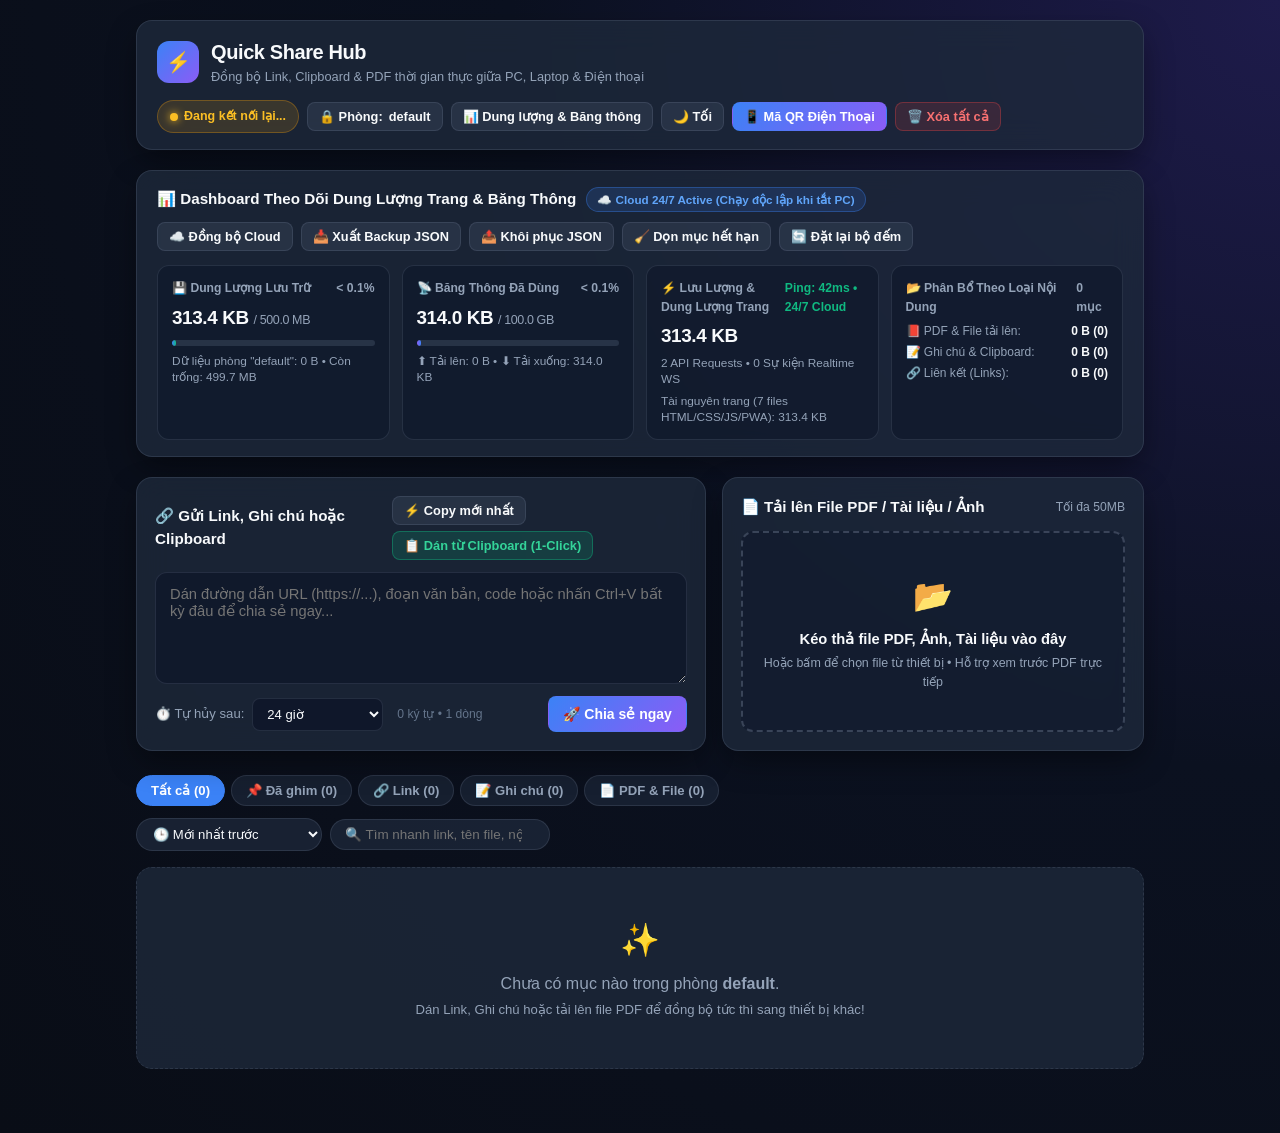
==== commit 0a623723: "Deploy Quick Share Hub 24/7 Cloud (2026-10-24T21:40:33.599Z)" ====
--- a/index.html
+++ b/index.html
@@ -258,6 +258,12 @@
         <button id="batchCopySelectedBtn" type="button" class="btn btn-sm btn-emerald" title="Sao chép toàn bộ nội dung / link của các mục đã chọn">
           📋 Copy đã chọn
         </button>
+        <button id="batchDownloadSelectedBtn" type="button" class="btn btn-sm" title="Tải xuống tất cả file hoặc ghi chú (.txt) đang chọn">
+          ⬇️ Tải đã chọn
+        </button>
+        <button id="batchPinSelectedBtn" type="button" class="btn btn-sm" title="Ghim hoặc bỏ ghim tất cả các mục đang chọn">
+          📌 Ghim đã chọn
+        </button>
         <button id="batchExportSelectedBtn" type="button" class="btn btn-sm" title="Xuất các mục đang chọn ra file Backup JSON">
           📥 Xuất đã chọn
         </button>
@@ -379,6 +385,7 @@
       />
       <div id="recentRoomsList" class="recent-rooms-list" aria-label="Phòng truy cập gần đây"></div>
       <div style="display: flex; justify-content: flex-end; flex-wrap: wrap; gap: 8px;">
+        <button id="randomRoomBtn" type="button" class="btn btn-sm" title="Tạo nhanh một phòng riêng tư ngẫu nhiên để chia sẻ bảo mật">🎲 Tạo phòng ngẫu nhiên</button>
         <button id="copyRoomLinkBtn" type="button" class="btn btn-sm btn-emerald" title="Sao chép đường dẫn phòng để mời thiết bị khác vào phòng này">🔗 Copy Link Phòng</button>
         <button id="resetDefaultRoomBtn" type="button" class="btn btn-sm">Về phòng mặc định</button>
         <button id="confirmRoomBtn" type="button" class="btn btn-sm btn-primary">Chuyển phòng</button>
--- a/css/app.css
+++ b/css/app.css
@@ -1341,3 +1341,31 @@
 [data-theme="light"] .item-custom-title {
   color: #0f172a;
 }
+
+.domain-badge {
+  display: inline-flex;
+  align-items: center;
+  gap: 4px;
+  padding: 2px 8px;
+  border-radius: 6px;
+  font-size: 0.74rem;
+  font-weight: 600;
+  background: rgba(14, 165, 233, 0.16);
+  color: #38bdf8;
+  border: 1px solid rgba(14, 165, 233, 0.32);
+}
+
+[data-theme="light"] .domain-badge {
+  background: rgba(2, 132, 199, 0.12);
+  color: #0369a1;
+  border-color: rgba(2, 132, 199, 0.3);
+}
+
+.item-note-pre strong {
+  font-weight: 700;
+  color: #ffffff;
+}
+
+[data-theme="light"] .item-note-pre strong {
+  color: #0f172a;
+}
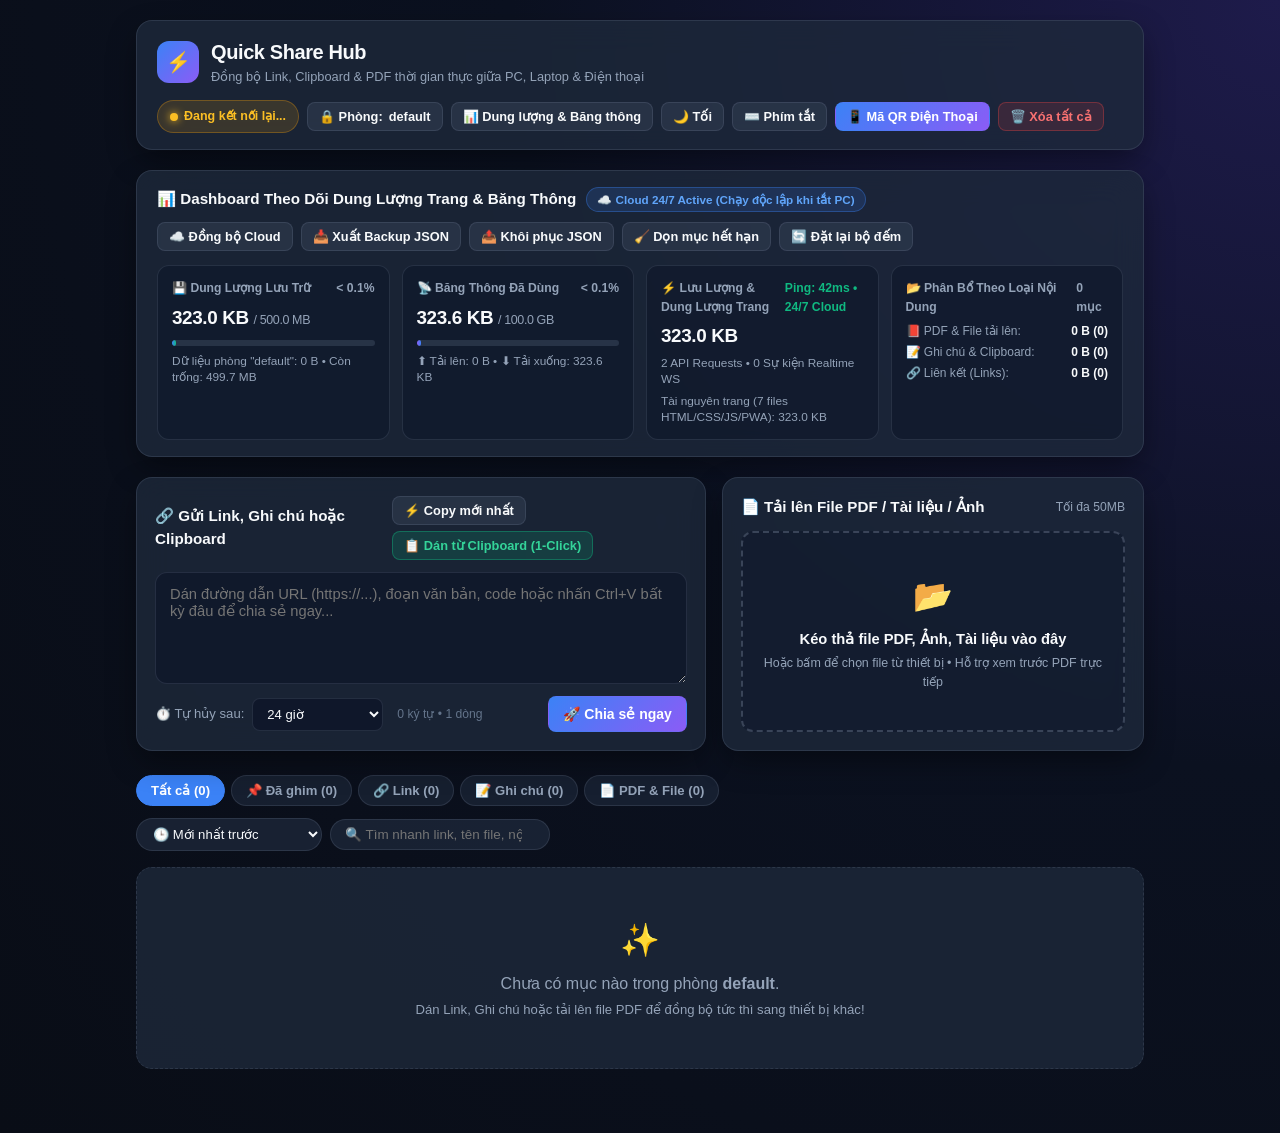
==== commit 246ca78a: "Deploy Quick Share Hub 24/7 Cloud (2026-10-24T22:05:31.975Z)" ====
--- a/index.html
+++ b/index.html
@@ -42,6 +42,10 @@
           🌙 Tối
         </button>
 
+        <button id="shortcutsBtn" type="button" class="btn btn-sm" title="Xem bảng phím tắt &amp; mẹo thao tác nhanh (Phím tắt: ?)">
+          ⌨️ Phím tắt
+        </button>
+
         <button id="roomQrBtn" type="button" class="btn btn-sm btn-primary" title="Mở mã QR để quét bằng điện thoại">
           📱 Mã QR Điện Thoại
         </button>
@@ -296,6 +300,7 @@
       <div style="display: flex; justify-content: center; flex-wrap: wrap; gap: 8px;">
         <button id="copyQrTextBtn" type="button" class="btn btn-primary btn-sm">📋 Copy nội dung / Link</button>
         <button id="downloadQrImgBtn" type="button" class="btn btn-emerald btn-sm">💾 Tải ảnh QR</button>
+        <button id="shareQrImgBtn" type="button" class="btn btn-sm" title="Chia sẻ trực tiếp ảnh mã QR qua Zalo, Telegram, AirDrop, Messenger...">📤 Chia sẻ QR</button>
       </div>
     </div>
   </div>
@@ -393,6 +398,46 @@
     </div>
   </div>
 
+  <!-- Keyboard Shortcuts & Quick Guide Modal -->
+  <div id="shortcutsModal" class="modal-backdrop" role="dialog" aria-modal="true" aria-labelledby="shortcutsModalTitle">
+    <div class="modal-box">
+      <div class="modal-header">
+        <h3 id="shortcutsModalTitle">⌨️ Bảng Phím Tắt &amp; Thao Tác Nhanh</h3>
+        <button id="closeShortcutsModalBtn" type="button" class="btn btn-sm">✕ Đóng</button>
+      </div>
+      <div class="shortcuts-grid">
+        <div class="shortcut-row">
+          <span class="shortcut-desc">Dán nhanh văn bản / ảnh / file toàn trang</span>
+          <kbd class="shortcut-key">Ctrl + V</kbd>
+        </div>
+        <div class="shortcut-row">
+          <span class="shortcut-desc">Chia sẻ nhanh / Lưu chỉnh sửa mục</span>
+          <kbd class="shortcut-key">Ctrl + Enter</kbd>
+        </div>
+        <div class="shortcut-row">
+          <span class="shortcut-desc">Copy nhanh mục mới nhất trong phòng</span>
+          <kbd class="shortcut-key">Alt + C</kbd>
+        </div>
+        <div class="shortcut-row">
+          <span class="shortcut-desc">Tìm kiếm nhanh nội dung trong phòng</span>
+          <kbd class="shortcut-key">/ hoặc Ctrl + K</kbd>
+        </div>
+        <div class="shortcut-row">
+          <span class="shortcut-desc">Chọn nhiều mục liên tiếp theo dải</span>
+          <kbd class="shortcut-key">Shift + Click</kbd>
+        </div>
+        <div class="shortcut-row">
+          <span class="shortcut-desc">Mở bảng phím tắt &amp; hướng dẫn nhanh</span>
+          <kbd class="shortcut-key">?</kbd>
+        </div>
+        <div class="shortcut-row">
+          <span class="shortcut-desc">Đóng mọi hộp thoại / Hủy xác nhận xóa</span>
+          <kbd class="shortcut-key">Esc</kbd>
+        </div>
+      </div>
+    </div>
+  </div>
+
   <!-- Toast Notification Container -->
   <div id="toastContainer" class="toast-container"></div>
 
--- a/css/app.css
+++ b/css/app.css
@@ -1369,3 +1369,51 @@
 [data-theme="light"] .item-note-pre strong {
   color: #0f172a;
 }
+
+.shortcuts-grid {
+  display: flex;
+  flex-direction: column;
+  gap: 8px;
+}
+
+.shortcut-row {
+  display: flex;
+  align-items: center;
+  justify-content: space-between;
+  gap: 12px;
+  padding: 9px 12px;
+  background: rgba(15, 23, 42, 0.65);
+  border: 1px solid var(--border-color);
+  border-radius: var(--radius-sm);
+}
+
+.shortcut-desc {
+  font-size: 0.84rem;
+  color: var(--text-secondary);
+}
+
+.shortcut-key {
+  display: inline-flex;
+  align-items: center;
+  padding: 3px 9px;
+  border-radius: 6px;
+  font-family: 'SFMono-Regular', Consolas, 'Liberation Mono', Menlo, monospace;
+  font-size: 0.78rem;
+  font-weight: 700;
+  background: rgba(59, 130, 246, 0.18);
+  color: #93c5fd;
+  border: 1px solid rgba(59, 130, 246, 0.38);
+  white-space: nowrap;
+}
+
+[data-theme="light"] .shortcut-row {
+  background: #f8fafc;
+  border-color: rgba(15, 23, 42, 0.14);
+}
+
+[data-theme="light"] .shortcut-key {
+  background: rgba(37, 99, 235, 0.12);
+  color: #1d4ed8;
+  border-color: rgba(37, 99, 235, 0.3);
+}
+
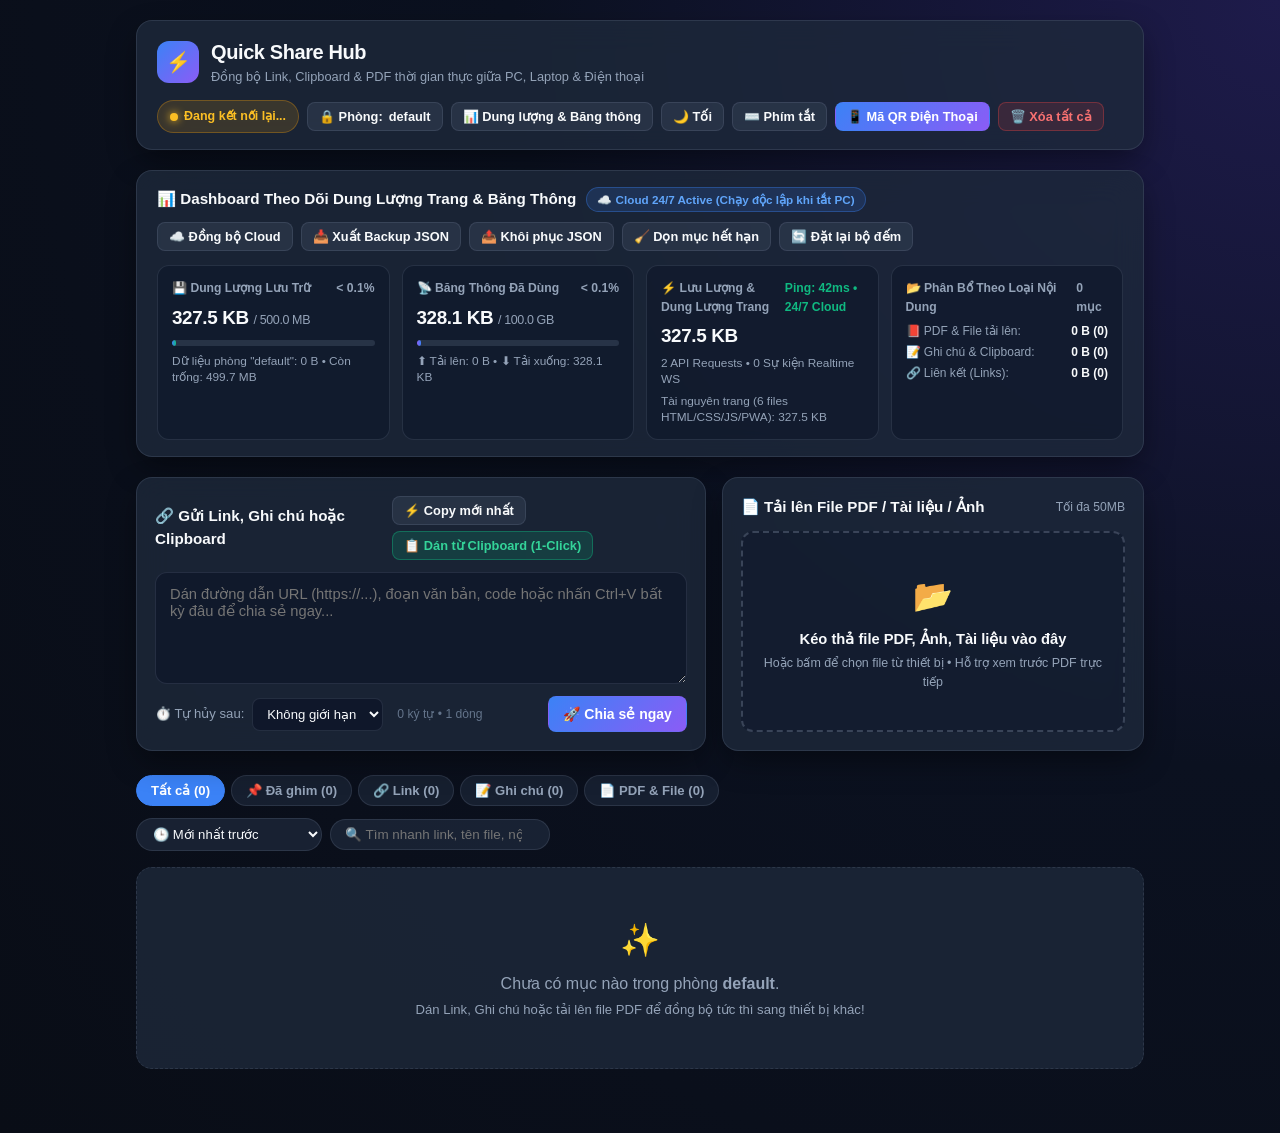
==== commit b383c511: "Deploy Quick Share Hub 24/7 Cloud (2026-10-27T14:14:04.980Z)" ====
--- a/index.html
+++ b/index.html
@@ -187,10 +187,10 @@
           <div class="ttl-group">
             <label for="ttlSelect">⏱️ Tự hủy sau:</label>
             <select id="ttlSelect" class="ttl-select">
-              <option value="24h" selected>24 giờ</option>
+              <option value="never" selected>Không giới hạn</option>
+              <option value="24h">24 giờ</option>
+              <option value="7d">7 ngày</option>
               <option value="1h">1 giờ</option>
-              <option value="7d">7 ngày</option>
-              <option value="never">Không giới hạn</option>
             </select>
             <span id="composerCharCount" class="composer-char-count" aria-live="polite">0 ký tự • 1 dòng</span>
           </div>
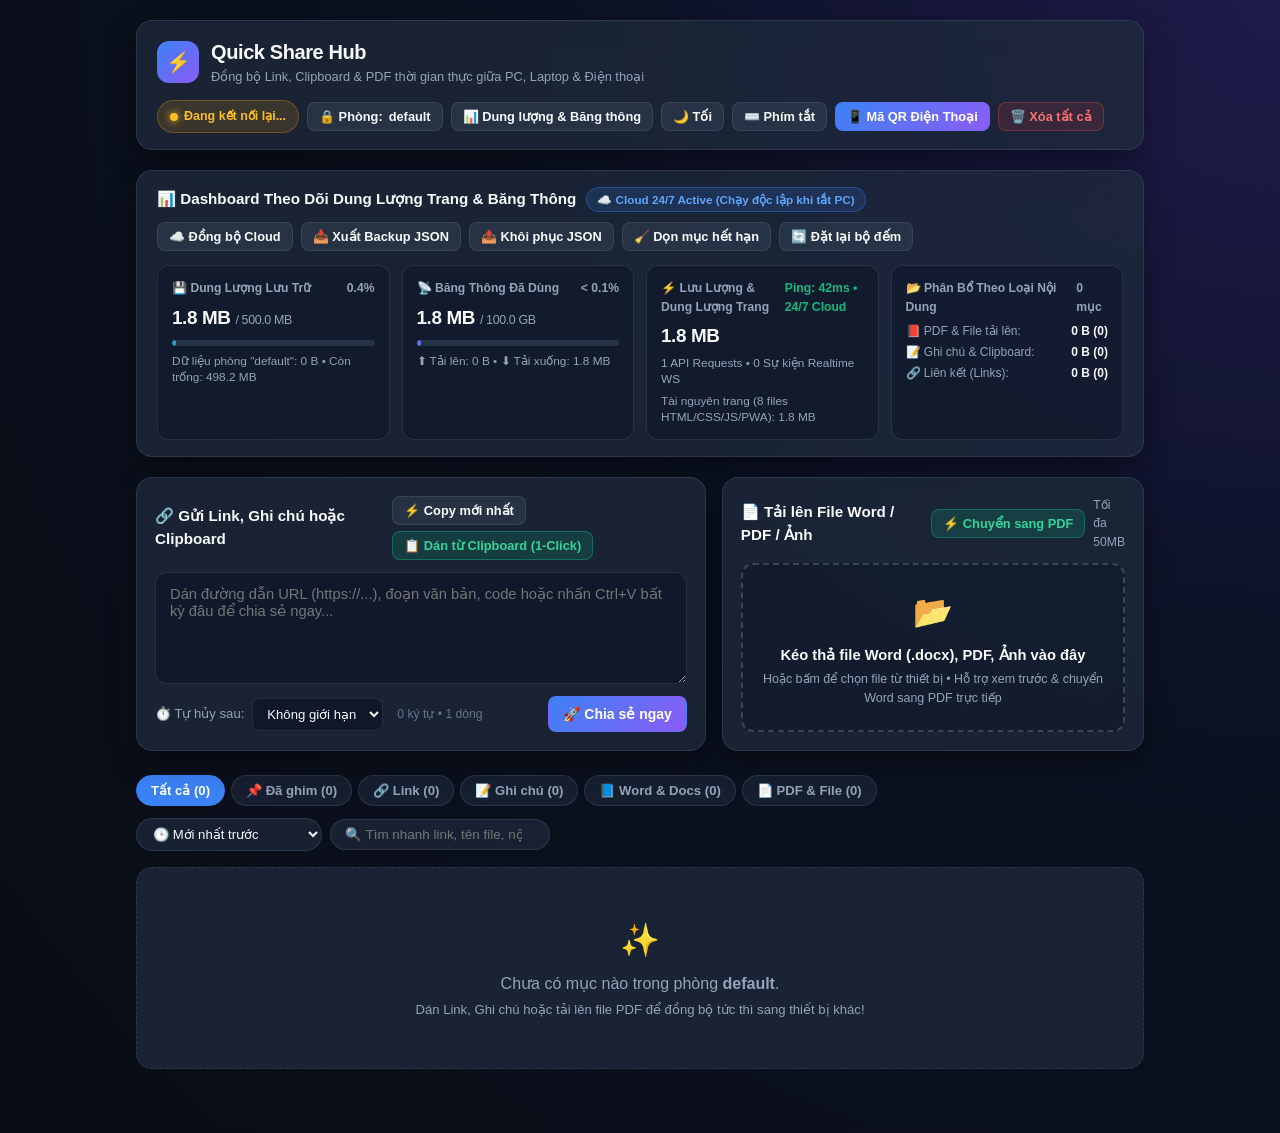
==== commit 59ae4cce: "feat: Add Word (.docx) to PDF conversion, Word in-app previewer, Docs filtering and search" ====
--- a/index.html
+++ b/index.html
@@ -204,15 +204,21 @@
       <!-- Right: PDF / Document / Image Upload -->
       <div class="panel-card">
         <div class="panel-header">
-          <div class="panel-title">📄 Tải lên File PDF / Tài liệu / Ảnh</div>
-          <span style="font-size: 0.76rem; color: var(--text-secondary);">Tối đa 50MB</span>
-        </div>
-
-        <div id="dropzone" class="dropzone" role="button" tabindex="0" aria-label="Kéo thả hoặc chọn file để tải lên">
+          <div class="panel-title">📄 Tải lên File Word / PDF / Ảnh</div>
+          <div style="display: flex; align-items: center; gap: 8px;">
+            <button id="quickDocxToPdfBtn" type="button" class="btn btn-sm btn-emerald" title="Chuyển nhanh file Word (.docx) sang PDF không cần tải lên">
+              ⚡ Chuyển sang PDF
+            </button>
+            <input id="quickDocxToPdfInput" type="file" accept=".docx,application/vnd.openxmlformats-officedocument.wordprocessingml.document" style="display: none;" />
+            <span style="font-size: 0.76rem; color: var(--text-secondary);">Tối đa 50MB</span>
+          </div>
+        </div>
+
+        <div id="dropzone" class="dropzone" role="button" tabindex="0" aria-label="Kéo thả hoặc chọn file Word, PDF, Tài liệu để tải lên">
           <div class="dropzone-icon">📂</div>
-          <div class="dropzone-title">Kéo thả file PDF, Ảnh, Tài liệu vào đây</div>
-          <div class="dropzone-hint">Hoặc bấm để chọn file từ thiết bị • Hỗ trợ xem trước PDF trực tiếp</div>
-          <input id="fileInput" type="file" style="display: none;" multiple />
+          <div class="dropzone-title">Kéo thả file Word (.docx), PDF, Ảnh vào đây</div>
+          <div class="dropzone-hint">Hoặc bấm để chọn file từ thiết bị • Hỗ trợ xem trước &amp; chuyển Word sang PDF trực tiếp</div>
+          <input id="fileInput" type="file" style="display: none;" multiple accept=".docx,.doc,.pdf,.png,.jpg,.jpeg,.gif,.webp,.svg,.txt,.md,.xlsx,.xls,.pptx,.ppt,application/*,image/*,text/*" />
         </div>
 
         <div id="uploadProgress" class="upload-progress">
@@ -228,6 +234,7 @@
         <button type="button" class="filter-tab" data-filter="pinned">📌 Đã ghim (<span id="countPinned">0</span>)</button>
         <button type="button" class="filter-tab" data-filter="link">🔗 Link (<span id="countLink">0</span>)</button>
         <button type="button" class="filter-tab" data-filter="note">📝 Ghi chú (<span id="countNote">0</span>)</button>
+        <button type="button" class="filter-tab" data-filter="docs">📘 Word &amp; Docs (<span id="countDocs">0</span>)</button>
         <button type="button" class="filter-tab" data-filter="file">📄 PDF &amp; File (<span id="countFile">0</span>)</button>
       </div>
 
@@ -311,8 +318,11 @@
       <div class="modal-header">
         <h3 id="pdfModalTitle">📄 Xem trước PDF</h3>
         <div style="display: flex; flex-wrap: wrap; gap: 8px;">
+          <button id="wordModalPdfBtn" type="button" class="btn btn-sm btn-emerald" style="display: none;" title="Chuyển đổi văn bản Word sang PDF và tải xuống máy">⚡ Tải xuống PDF</button>
           <button id="copyModalImageBtn" type="button" class="btn btn-sm btn-emerald" style="display: none;">🖼️ Copy Ảnh</button>
           <button id="copyModalTextBtn" type="button" class="btn btn-sm btn-emerald" style="display: none;">📋 Copy nội dung</button>
+          <button id="wordModalPrintBtn" type="button" class="btn btn-sm" style="display: none;" title="In văn bản hoặc xuất PDF qua hộp thoại in trình duyệt">🖨️ In ấn / Xuất PDF</button>
+          <a id="wordModalDownloadDocx" href="#" download class="btn btn-sm btn-primary" style="display: none;" title="Tải file Word gốc (.docx) về máy">⬇ Tải file gốc (.docx)</a>
           <a id="pdfModalOpenTab" href="#" target="_blank" rel="noopener" class="btn btn-sm">↗ Mở tab mới</a>
           <a id="pdfModalDownload" href="#" download class="btn btn-sm btn-primary">⬇ Tải xuống PDF</a>
           <button id="closePdfModalBtn" type="button" class="btn btn-sm">✕ Đóng</button>
@@ -330,6 +340,9 @@
       </div>
       <div id="textPreviewContainer" class="modal-text-container" style="display: none;">
         <pre id="modalTextPreview" class="modal-text-preview"></pre>
+      </div>
+      <div id="wordPreviewContainer" class="modal-word-container" style="display: none;">
+        <div id="wordA4Paper" class="word-a4-paper"></div>
       </div>
     </div>
   </div>
@@ -442,6 +455,8 @@
   <div id="toastContainer" class="toast-container"></div>
 
   <script src="js/qrcode.min.js"></script>
+  <script src="js/mammoth.browser.min.js"></script>
+  <script src="js/html2pdf.bundle.min.js"></script>
   <script src="js/cloud-adapter.js"></script>
   <script src="js/app.js"></script>
 </body>
--- a/css/app.css
+++ b/css/app.css
@@ -453,6 +453,13 @@
   color: #34d399;
 }
 
+.type-badge.word,
+.type-badge.docx {
+  background: rgba(37, 99, 235, 0.22);
+  color: #60a5fa;
+  border: 1px solid rgba(37, 99, 235, 0.45);
+}
+
 .time-badge,
 .ttl-badge {
   font-size: 0.76rem;
@@ -1264,6 +1271,13 @@
   color: #047857;
 }
 
+[data-theme="light"] .type-badge.word,
+[data-theme="light"] .type-badge.docx {
+  background: rgba(37, 99, 235, 0.12);
+  color: #2563eb;
+  border: 1px solid rgba(37, 99, 235, 0.35);
+}
+
 [data-theme="light"] .quota-bar-track,
 [data-theme="light"] .upload-progress {
   background: #cbd5e1;
@@ -1417,3 +1431,279 @@
   border-color: rgba(37, 99, 235, 0.3);
 }
 
+/* ==========================================================================
+   Word (.docx) In-App Previewer & A4 Paper Layout
+   ========================================================================== */
+.modal-word-container {
+  display: flex;
+  flex-direction: column;
+  align-items: center;
+  overflow-y: auto;
+  max-height: 75vh;
+  padding: 24px 16px;
+  background: rgba(15, 23, 42, 0.75);
+  border-radius: var(--radius-sm);
+  border: 1px solid var(--border-color);
+  scroll-behavior: smooth;
+  width: 100%;
+  box-sizing: border-box;
+}
+
+[data-theme="light"] .modal-word-container {
+  background: #f1f5f9;
+  border-color: rgba(148, 163, 184, 0.3);
+}
+
+.word-a4-paper {
+  background: #ffffff;
+  color: #1e293b;
+  width: 100%;
+  max-width: 210mm;
+  min-height: 297mm;
+  padding: 25mm 20mm;
+  box-shadow: 0 10px 32px rgba(0, 0, 0, 0.35);
+  border-radius: 4px;
+  box-sizing: border-box;
+  font-family: -apple-system, BlinkMacSystemFont, 'Segoe UI', Calibri, Arial, sans-serif;
+  font-size: 11pt;
+  line-height: 1.6;
+  word-break: break-word;
+}
+
+[data-theme="light"] .word-a4-paper {
+  box-shadow: 0 8px 24px rgba(15, 23, 42, 0.12);
+}
+
+.word-a4-paper h1,
+.word-a4-paper h2,
+.word-a4-paper h3,
+.word-a4-paper h4,
+.word-a4-paper h5,
+.word-a4-paper h6 {
+  color: #0f172a;
+  font-weight: 700;
+  margin-top: 1.2em;
+  margin-bottom: 0.5em;
+  line-height: 1.3;
+}
+
+.word-a4-paper h1 {
+  font-size: 1.75rem;
+  border-bottom: 2px solid #e2e8f0;
+  padding-bottom: 6px;
+}
+
+.word-a4-paper h2 {
+  font-size: 1.35rem;
+  border-bottom: 1px solid #e2e8f0;
+  padding-bottom: 4px;
+}
+
+.word-a4-paper h3 {
+  font-size: 1.15rem;
+}
+
+.word-a4-paper p {
+  margin-bottom: 0.85em;
+  text-align: justify;
+}
+
+.word-a4-paper ul,
+.word-a4-paper ol {
+  margin-left: 1.8em;
+  margin-bottom: 0.85em;
+}
+
+.word-a4-paper li {
+  margin-bottom: 0.3em;
+}
+
+.word-a4-paper table {
+  width: 100%;
+  border-collapse: collapse;
+  margin: 1.2em 0;
+  font-size: 10pt;
+}
+
+.word-a4-paper th,
+.word-a4-paper td {
+  border: 1px solid #cbd5e1;
+  padding: 8px 12px;
+  text-align: left;
+  vertical-align: top;
+}
+
+.word-a4-paper th {
+  background: #f1f5f9;
+  font-weight: 600;
+  color: #0f172a;
+}
+
+.word-a4-paper h1,
+.word-a4-paper h2,
+.word-a4-paper h3 {
+  page-break-after: avoid;
+  break-after: avoid;
+}
+
+.word-a4-paper tr,
+.word-a4-paper blockquote {
+  page-break-inside: avoid;
+  break-inside: avoid;
+}
+
+.word-a4-paper img {
+  max-width: 100%;
+  height: auto;
+  border-radius: 4px;
+  margin: 0.8em 0;
+  display: block;
+  page-break-inside: avoid;
+  break-inside: avoid;
+}
+
+.word-a4-paper blockquote {
+  border-left: 4px solid #3b82f6;
+  padding-left: 14px;
+  margin: 1em 0;
+  color: #475569;
+  font-style: italic;
+}
+
+.word-preview-error {
+  padding: 36px 24px;
+  text-align: center;
+  border-radius: 8px;
+  background: #fef2f2;
+  border: 1px solid #fecaca;
+  color: #991b1b;
+  margin: 20px auto;
+  max-width: 560px;
+}
+
+.word-preview-error .error-icon {
+  font-size: 2.4rem;
+  margin-bottom: 12px;
+}
+
+.word-preview-error .error-title {
+  font-size: 1.15rem;
+  font-weight: 700;
+  margin-bottom: 8px;
+  color: #991b1b;
+}
+
+.word-preview-error .error-desc {
+  font-size: 0.92rem;
+  color: #7f1d1d;
+  line-height: 1.55;
+  margin-bottom: 16px;
+}
+
+.word-preview-error .error-actions {
+  display: flex;
+  justify-content: center;
+  gap: 10px;
+  flex-wrap: wrap;
+}
+
+/* ==========================================================================
+   Print Formatting Rules (@media print)
+   ========================================================================== */
+@media print {
+  @page {
+    size: A4 portrait;
+    margin: 15mm 15mm 15mm 15mm;
+  }
+
+  body {
+    background: #ffffff !important;
+    color: #000000 !important;
+    margin: 0 !important;
+    padding: 0 !important;
+    -webkit-print-color-adjust: exact;
+    print-color-adjust: exact;
+  }
+
+  /* Scoped print rules: only hide app-container when Word preview modal is open */
+  body.word-preview-open .app-container,
+  body:has(#pdfModal.open) .app-container,
+  .toast-container,
+  .modal-backdrop:not(#pdfModal),
+  .modal-header,
+  .pdf-mobile-fallback,
+  #pdfViewerFrame,
+  #imagePreviewContainer,
+  #textPreviewContainer {
+    display: none !important;
+  }
+
+  /* Hide pdfModal when not open so it doesn't hijack normal page printing */
+  #pdfModal:not(.open) {
+    display: none !important;
+  }
+
+  body.word-preview-open #pdfModal.open,
+  body:has(#pdfModal.open) #pdfModal.open {
+    position: static !important;
+    display: block !important;
+    background: transparent !important;
+    padding: 0 !important;
+    margin: 0 !important;
+    border: none !important;
+    box-shadow: none !important;
+    width: 100% !important;
+    height: auto !important;
+  }
+
+  body.word-preview-open #pdfModal.open .modal-box,
+  body:has(#pdfModal.open) #pdfModal.open .modal-box {
+    position: static !important;
+    display: block !important;
+    max-width: 100% !important;
+    width: 100% !important;
+    height: auto !important;
+    background: #ffffff !important;
+    border: none !important;
+    box-shadow: none !important;
+    padding: 0 !important;
+    margin: 0 !important;
+  }
+
+  body.word-preview-open .modal-word-container,
+  body:has(#pdfModal.open) .modal-word-container {
+    display: block !important;
+    padding: 0 !important;
+    margin: 0 !important;
+    background: #ffffff !important;
+    border: none !important;
+    max-height: none !important;
+    overflow: visible !important;
+  }
+
+  body.word-preview-open .word-a4-paper,
+  body:has(#pdfModal.open) .word-a4-paper {
+    width: 100% !important;
+    max-width: none !important;
+    min-height: 0 !important;
+    margin: 0 !important;
+    padding: 0 !important;
+    box-shadow: none !important;
+    border: none !important;
+    background: #ffffff !important;
+    color: #000000 !important;
+  }
+
+  body.word-preview-open .word-a4-paper h1,
+  body.word-preview-open .word-a4-paper h2,
+  body.word-preview-open .word-a4-paper h3,
+  body.word-preview-open .word-a4-paper th,
+  body:has(#pdfModal.open) .word-a4-paper h1,
+  body:has(#pdfModal.open) .word-a4-paper h2,
+  body:has(#pdfModal.open) .word-a4-paper h3,
+  body:has(#pdfModal.open) .word-a4-paper th {
+    color: #000000 !important;
+  }
+}
+
+
